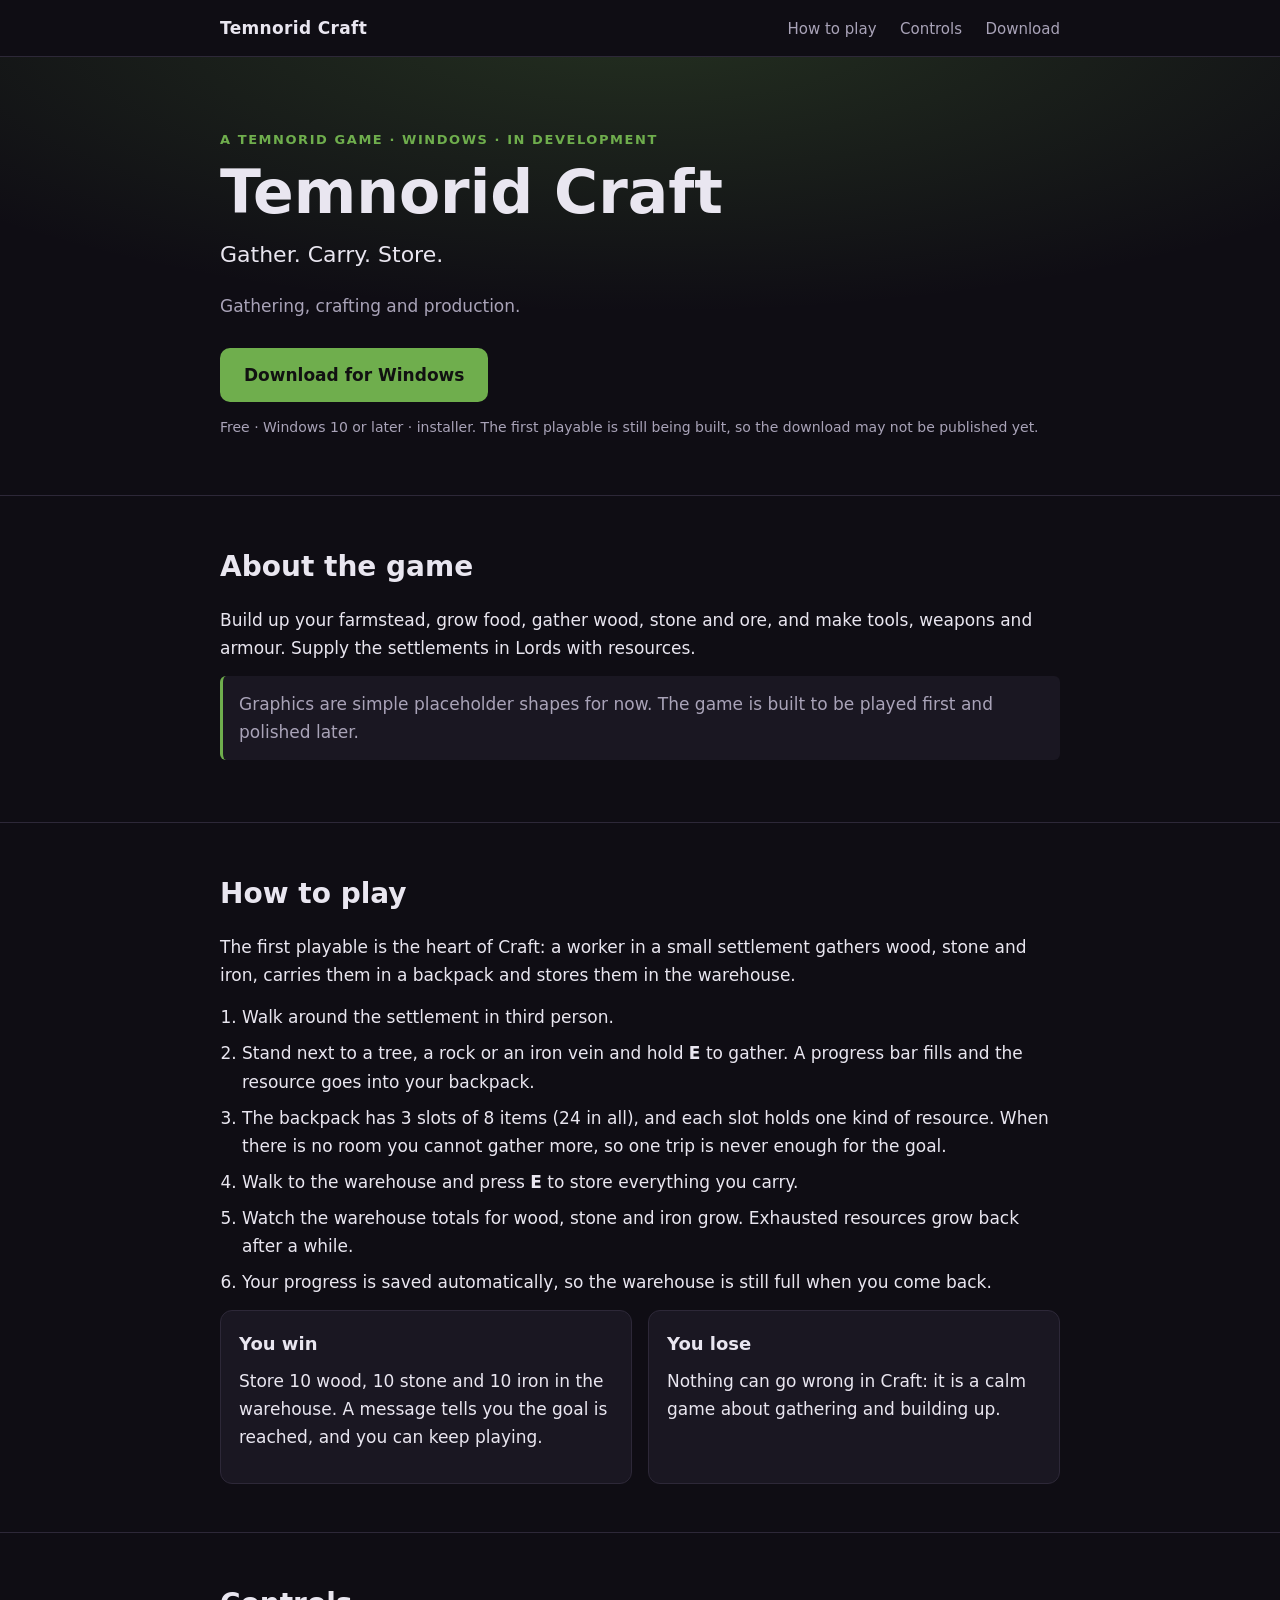
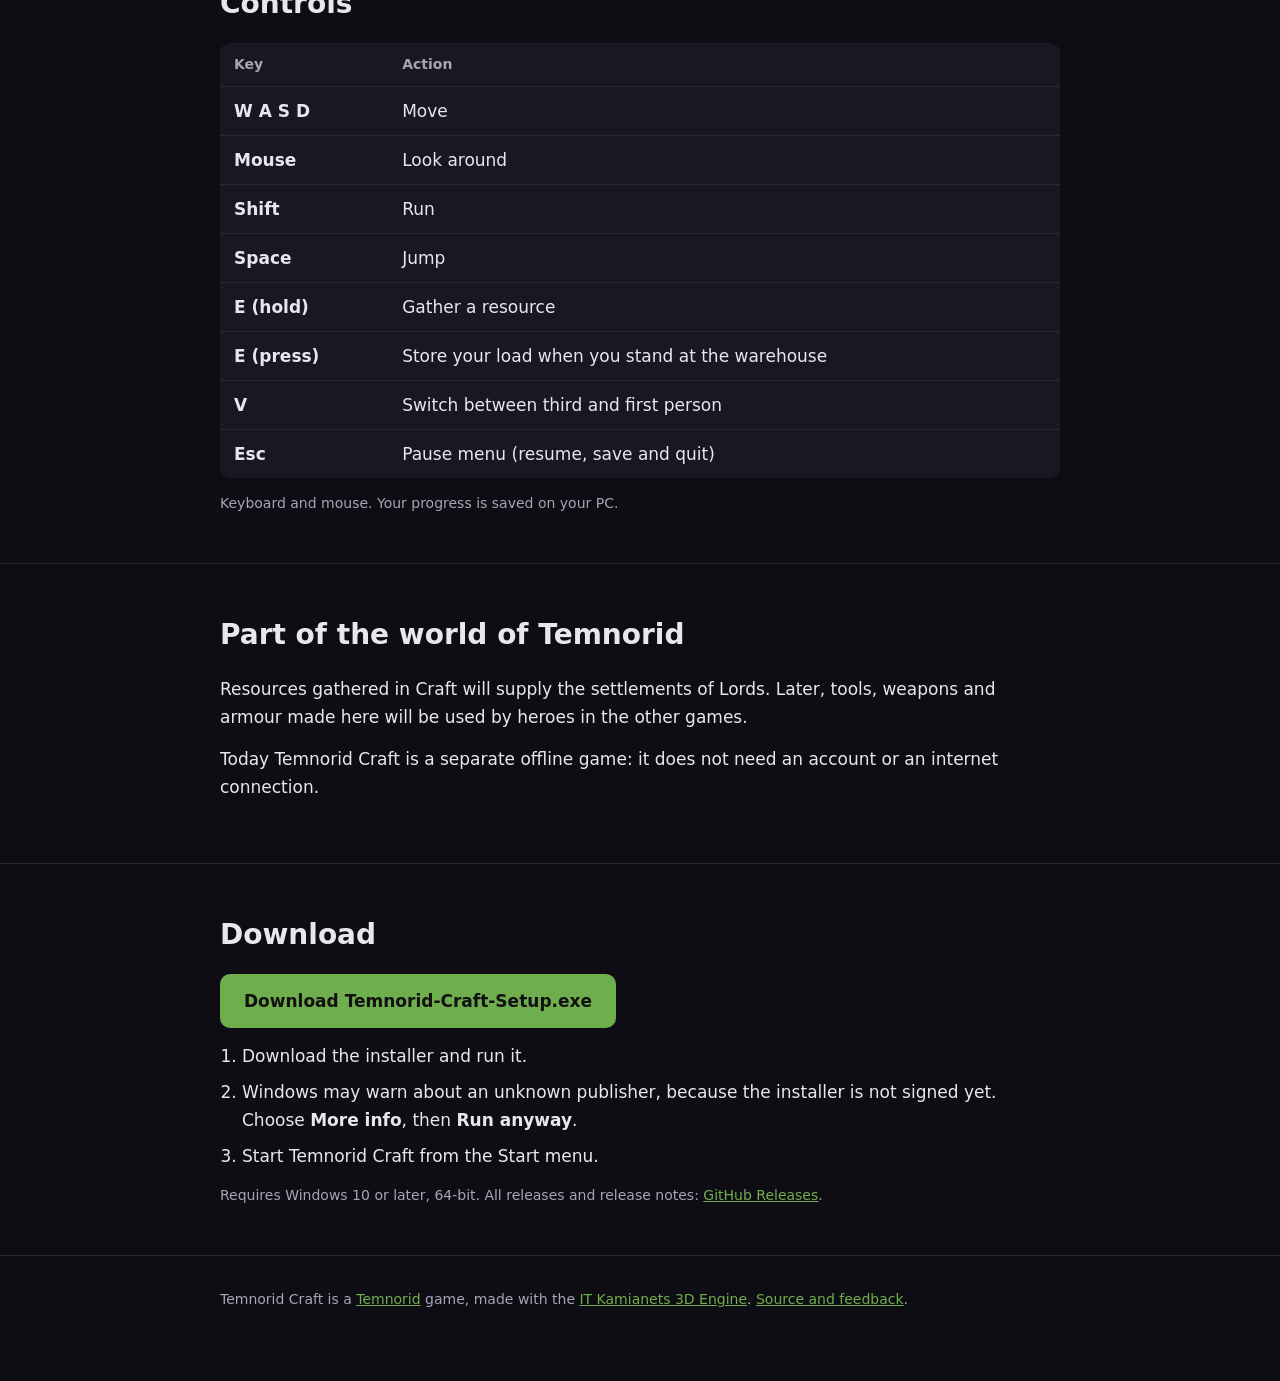
==== docs/index.html @ e0ad5894 "Build the craft MVP game" ====
<!doctype html>
<html lang="en">
<head>
	<meta charset="utf-8">
	<meta name="viewport" content="width=device-width, initial-scale=1">
	<title>Temnorid Craft</title>
	<meta name="description" content="Temnorid Craft: Build up your farmstead, grow food, gather wood, stone and ore, and make tools, weapons and armour. Supply the settlements in Lords with resources.">
	<link rel="canonical" href="https://craft.temnorid.com/">
	<meta property="og:type" content="website">
	<meta property="og:title" content="Temnorid Craft">
	<meta property="og:description" content="Gathering, crafting and production. Gather. Carry. Store.">
	<meta property="og:url" content="https://craft.temnorid.com/">
	<meta name="theme-color" content="#0f0d14">
	<style>
		:root { --accent: #6fae4d; --bg: #0f0d14; --panel: #1a1722; --line: #2d2838; --text: #e9e6f0; --muted: #a9a3b8; }
		* { box-sizing: border-box; }
		html { scroll-behavior: smooth; }
		body { margin: 0; background: var(--bg); color: var(--text); font: 17px/1.65 system-ui, -apple-system, "Segoe UI", Roboto, sans-serif; }
		a { color: var(--accent); }
		.wrap { max-width: 880px; margin: 0 auto; padding: 0 20px; }
		header.site { border-bottom: 1px solid var(--line); }
		header.site .wrap { display: flex; align-items: center; justify-content: space-between; padding-top: 14px; padding-bottom: 14px; }
		.brand { font-weight: 700; color: var(--text); text-decoration: none; letter-spacing: .02em; }
		nav a { margin-left: 18px; color: var(--muted); text-decoration: none; font-size: 15px; }
		nav a:hover { color: var(--text); }
		.hero { padding: 72px 0 56px; border-bottom: 1px solid var(--line); background: radial-gradient(900px 300px at 50% -10%, color-mix(in srgb, var(--accent) 22%, transparent), transparent); }
		.eyebrow { color: var(--accent); font-weight: 700; letter-spacing: .12em; text-transform: uppercase; font-size: 13px; margin: 0 0 10px; }
		h1 { font-size: clamp(36px, 7vw, 60px); line-height: 1.08; margin: 0 0 12px; }
		.tagline { font-size: 22px; color: var(--text); margin: 0 0 18px; }
		.lead { color: var(--muted); max-width: 640px; margin: 0 0 28px; }
		.btn { display: inline-block; background: var(--accent); color: #111; font-weight: 700; padding: 13px 24px; border-radius: 10px; text-decoration: none; }
		.btn:hover { filter: brightness(1.1); }
		.fine { color: var(--muted); font-size: 14px; margin: 14px 0 0; }
		section { padding: 48px 0; border-bottom: 1px solid var(--line); }
		h2 { font-size: 28px; margin: 0 0 16px; }
		h3 { font-size: 18px; margin: 28px 0 8px; }
		p { margin: 0 0 14px; }
		ol, ul { padding-left: 22px; margin: 0 0 14px; }
		li { margin-bottom: 8px; }
		table { width: 100%; border-collapse: collapse; background: var(--panel); border-radius: 10px; overflow: hidden; }
		th, td { text-align: left; padding: 10px 14px; border-bottom: 1px solid var(--line); }
		th { color: var(--muted); font-weight: 600; font-size: 14px; }
		tr:last-child td { border-bottom: 0; }
		td:first-child { white-space: nowrap; font-weight: 600; }
		.cards { display: grid; gap: 16px; grid-template-columns: repeat(auto-fit, minmax(240px, 1fr)); }
		.card { background: var(--panel); border: 1px solid var(--line); border-radius: 12px; padding: 18px; }
		.card h3 { margin-top: 0; }
		.note { background: var(--panel); border-left: 3px solid var(--accent); padding: 14px 16px; border-radius: 6px; color: var(--muted); }
		footer { padding: 32px 0 56px; color: var(--muted); font-size: 14px; }
		:focus-visible { outline: 2px solid var(--accent); outline-offset: 3px; }
		@media (max-width: 560px) { nav a:not(:last-child) { display: none; } }
	</style>
</head>
<body>
	<header class="site">
		<div class="wrap">
			<a class="brand" href="./">Temnorid Craft</a>
			<nav aria-label="Main">
				<a href="#play">How to play</a>
				<a href="#controls">Controls</a>
				<a href="#download">Download</a>
			</nav>
		</div>
	</header>

	<main>
		<div class="hero">
			<div class="wrap">
				<p class="eyebrow">A Temnorid game · Windows · in development</p>
				<h1>Temnorid Craft</h1>
				<p class="tagline">Gather. Carry. Store.</p>
				<p class="lead">Gathering, crafting and production.</p>
				<a class="btn" href="https://github.com/WebArtWork/craft.temnorid.com/releases/latest/download/Temnorid-Craft-Setup.exe">Download for Windows</a>
				<p class="fine">Free · Windows 10 or later · installer. The first playable is still being built, so the download may not be published yet.</p>
			</div>
		</div>

		<section id="about">
			<div class="wrap">
				<h2>About the game</h2>
				<p>Build up your farmstead, grow food, gather wood, stone and ore, and make tools, weapons and armour. Supply the settlements in Lords with resources.</p>
				<p class="note">Graphics are simple placeholder shapes for now. The game is built to be played first and polished later.</p>
			</div>
		</section>

		<section id="play">
			<div class="wrap">
				<h2>How to play</h2>
				<p>The first playable is the heart of Craft: a worker in a small settlement gathers wood, stone and iron, carries them in a backpack and stores them in the warehouse.</p>
				<ol>
					<li>Walk around the settlement in third person.</li>
					<li>Stand next to a tree, a rock or an iron vein and hold <strong>E</strong> to gather. A progress bar fills and the resource goes into your backpack.</li>
					<li>The backpack has 3 slots of 8 items (24 in all), and each slot holds one kind of resource. When there is no room you cannot gather more, so one trip is never enough for the goal.</li>
					<li>Walk to the warehouse and press <strong>E</strong> to store everything you carry.</li>
					<li>Watch the warehouse totals for wood, stone and iron grow. Exhausted resources grow back after a while.</li>
					<li>Your progress is saved automatically, so the warehouse is still full when you come back.</li>
				</ol>
				<div class="cards">
					<div class="card"><h3>You win</h3><p>Store 10 wood, 10 stone and 10 iron in the warehouse. A message tells you the goal is reached, and you can keep playing.</p></div>
					<div class="card"><h3>You lose</h3><p>Nothing can go wrong in Craft: it is a calm game about gathering and building up.</p></div>
				</div>
			</div>
		</section>

		<section id="controls">
			<div class="wrap">
				<h2>Controls</h2>
				<table>
					<thead><tr><th>Key</th><th>Action</th></tr></thead>
					<tbody>
						<tr><td>W A S D</td><td>Move</td></tr>
						<tr><td>Mouse</td><td>Look around</td></tr>
						<tr><td>Shift</td><td>Run</td></tr>
						<tr><td>Space</td><td>Jump</td></tr>
						<tr><td>E (hold)</td><td>Gather a resource</td></tr><tr><td>E (press)</td><td>Store your load when you stand at the warehouse</td></tr><tr><td>V</td><td>Switch between third and first person</td></tr>
						<tr><td>Esc</td><td>Pause menu (resume, save and quit)</td></tr>
					</tbody>
				</table>
				<p class="fine">Keyboard and mouse. Your progress is saved on your PC.</p>
			</div>
		</section>

		<section id="lords">
			<div class="wrap">
				<h2>Part of the world of Temnorid</h2>
				<p>Resources gathered in Craft will supply the settlements of Lords. Later, tools, weapons and armour made here will be used by heroes in the other games.</p>
				<p>Today Temnorid Craft is a separate offline game: it does not need an account or an internet connection.</p>
			</div>
		</section>

		<section id="download">
			<div class="wrap">
				<h2>Download</h2>
				<p><a class="btn" href="https://github.com/WebArtWork/craft.temnorid.com/releases/latest/download/Temnorid-Craft-Setup.exe">Download Temnorid-Craft-Setup.exe</a></p>
				<ol>
					<li>Download the installer and run it.</li>
					<li>Windows may warn about an unknown publisher, because the installer is not signed yet. Choose <strong>More info</strong>, then <strong>Run anyway</strong>.</li>
					<li>Start Temnorid Craft from the Start menu.</li>
				</ol>
				<p class="fine">Requires Windows 10 or later, 64-bit. All releases and release notes: <a href="https://github.com/WebArtWork/craft.temnorid.com/releases">GitHub Releases</a>.</p>
			</div>
		</section>
	</main>

	<footer>
		<div class="wrap">
			<p>Temnorid Craft is a <a href="https://temnorid.com">Temnorid</a> game, made with the <a href="https://3d.itkamianets.com">IT Kamianets 3D Engine</a>. <a href="https://github.com/WebArtWork/craft.temnorid.com">Source and feedback</a>.</p>
		</div>
	</footer>
</body>
</html>
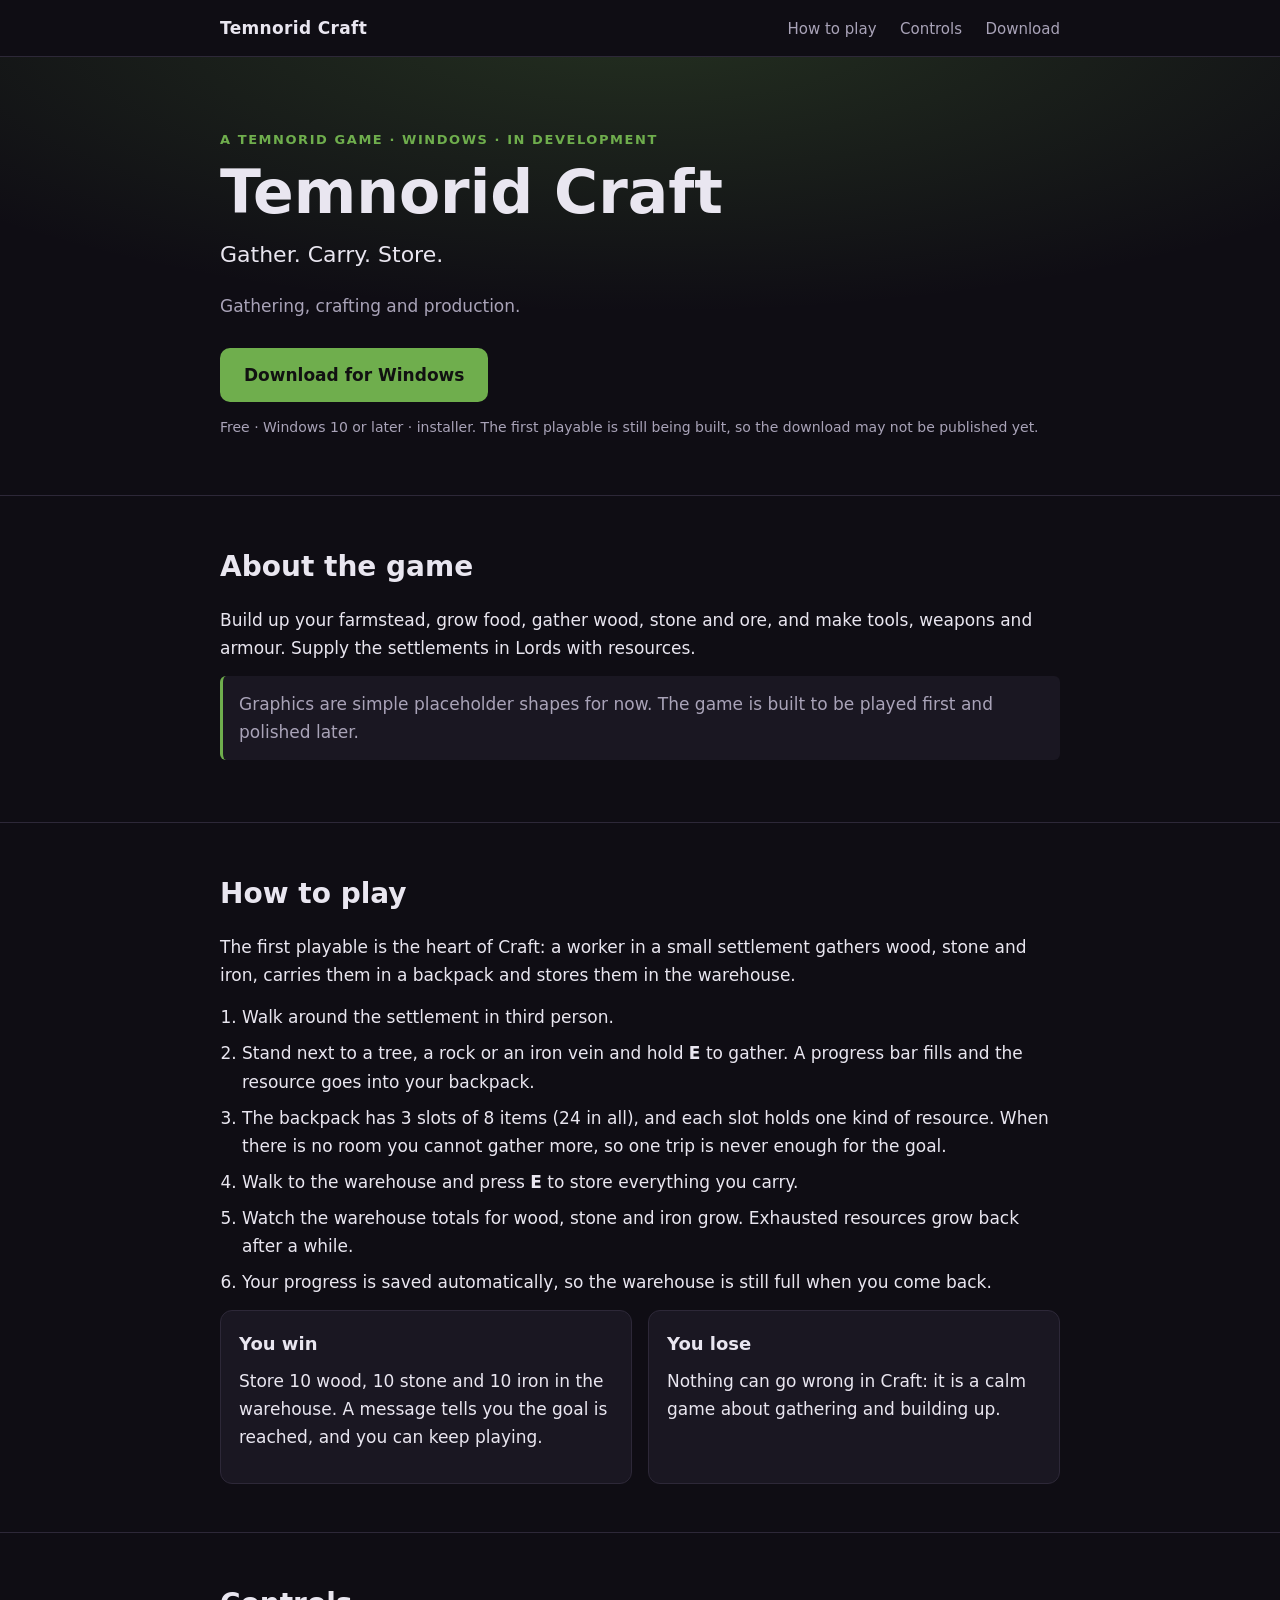
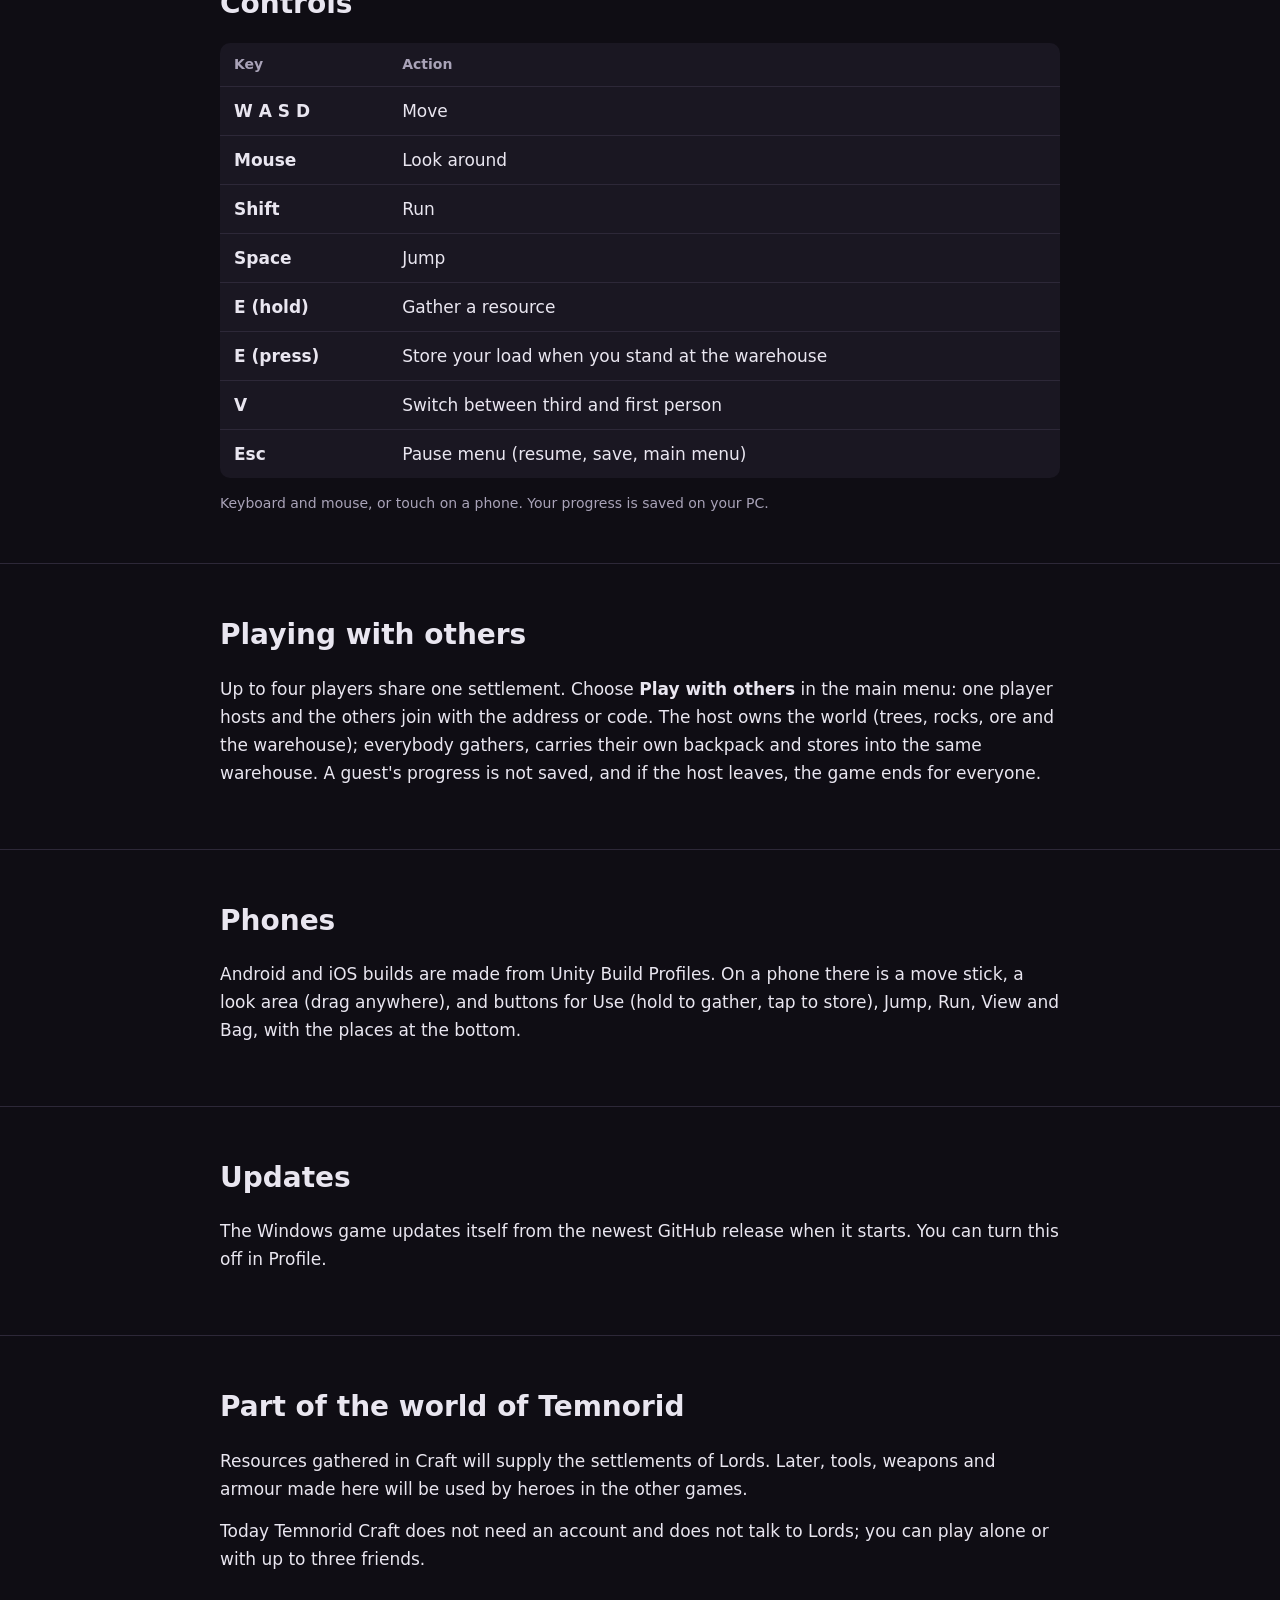
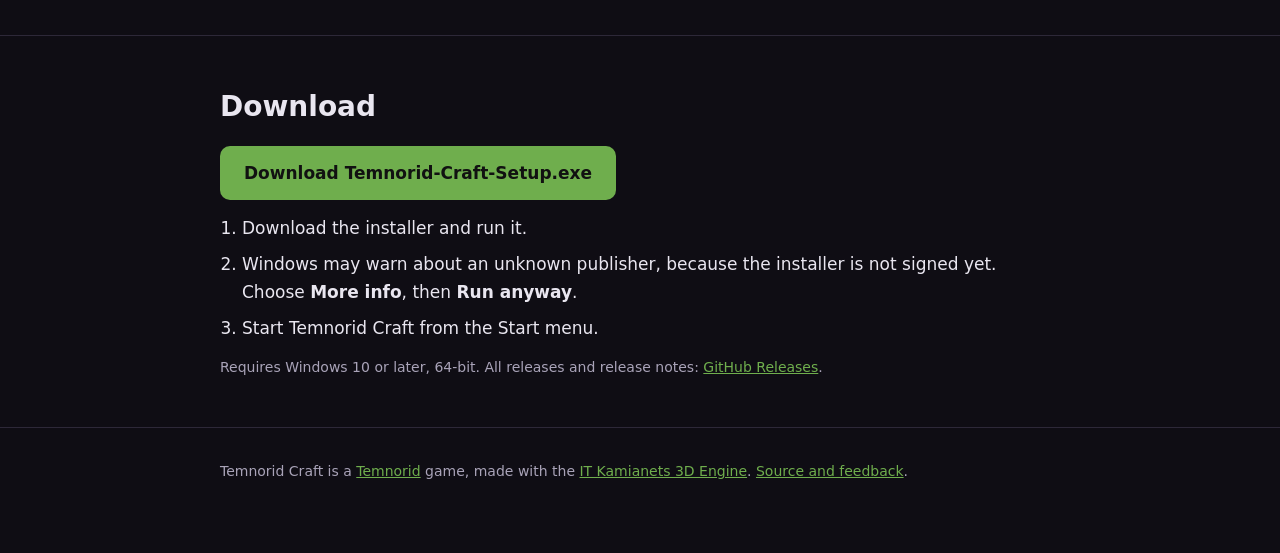
==== commit d6c3ea59: "0.2.0: Lords-style Boot, Menu and in-game bars, online play with others, touch controls for phones, " ====
--- a/docs/index.html
+++ b/docs/index.html
@@ -113,10 +113,31 @@
 						<tr><td>Shift</td><td>Run</td></tr>
 						<tr><td>Space</td><td>Jump</td></tr>
 						<tr><td>E (hold)</td><td>Gather a resource</td></tr><tr><td>E (press)</td><td>Store your load when you stand at the warehouse</td></tr><tr><td>V</td><td>Switch between third and first person</td></tr>
-						<tr><td>Esc</td><td>Pause menu (resume, save and quit)</td></tr>
+						<tr><td>Esc</td><td>Pause menu (resume, save, main menu)</td></tr>
 					</tbody>
 				</table>
-				<p class="fine">Keyboard and mouse. Your progress is saved on your PC.</p>
+				<p class="fine">Keyboard and mouse, or touch on a phone. Your progress is saved on your PC.</p>
+			</div>
+		</section>
+
+		<section id="others">
+			<div class="wrap">
+				<h2>Playing with others</h2>
+				<p>Up to four players share one settlement. Choose <strong>Play with others</strong> in the main menu: one player hosts and the others join with the address or code. The host owns the world (trees, rocks, ore and the warehouse); everybody gathers, carries their own backpack and stores into the same warehouse. A guest's progress is not saved, and if the host leaves, the game ends for everyone.</p>
+			</div>
+		</section>
+
+		<section id="phones">
+			<div class="wrap">
+				<h2>Phones</h2>
+				<p>Android and iOS builds are made from Unity Build Profiles. On a phone there is a move stick, a look area (drag anywhere), and buttons for Use (hold to gather, tap to store), Jump, Run, View and Bag, with the places at the bottom.</p>
+			</div>
+		</section>
+
+		<section id="updates">
+			<div class="wrap">
+				<h2>Updates</h2>
+				<p>The Windows game updates itself from the newest GitHub release when it starts. You can turn this off in Profile.</p>
 			</div>
 		</section>
 
@@ -124,7 +145,7 @@
 			<div class="wrap">
 				<h2>Part of the world of Temnorid</h2>
 				<p>Resources gathered in Craft will supply the settlements of Lords. Later, tools, weapons and armour made here will be used by heroes in the other games.</p>
-				<p>Today Temnorid Craft is a separate offline game: it does not need an account or an internet connection.</p>
+				<p>Today Temnorid Craft does not need an account and does not talk to Lords; you can play alone or with up to three friends.</p>
 			</div>
 		</section>
 
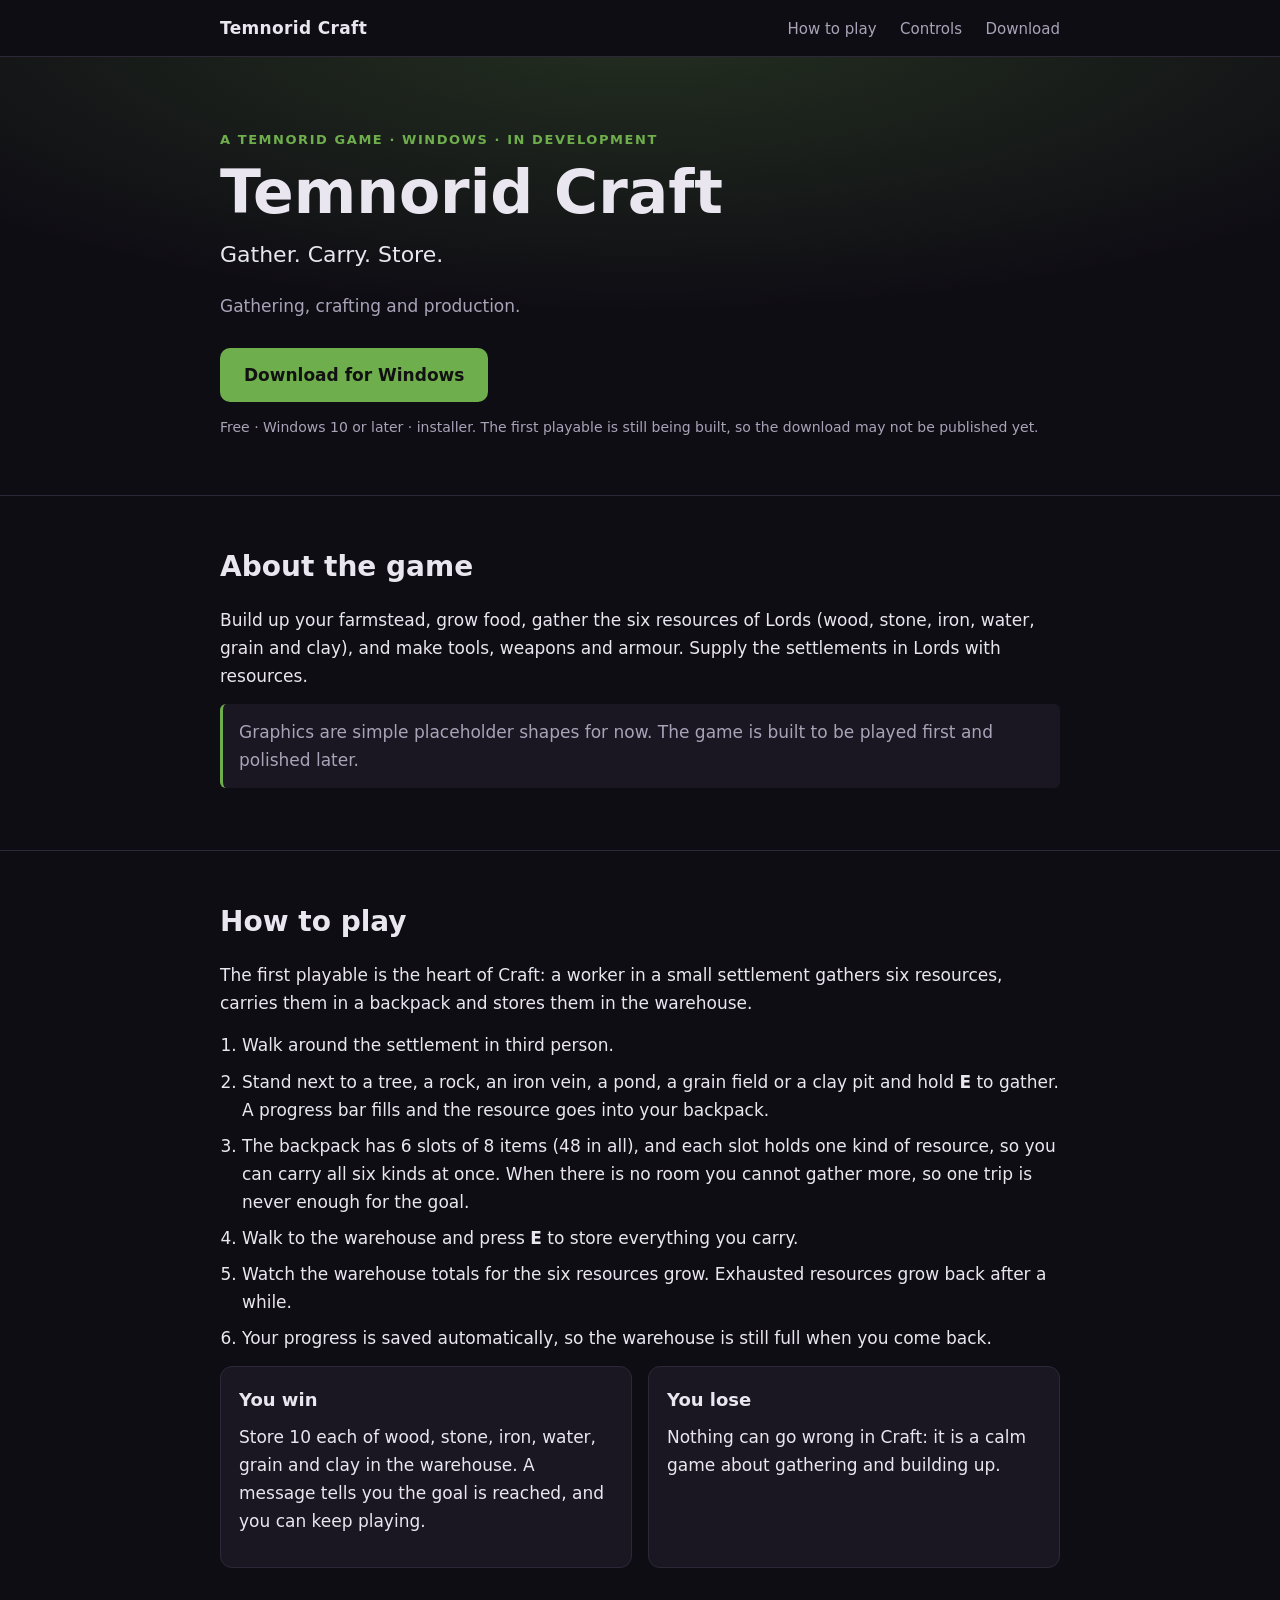
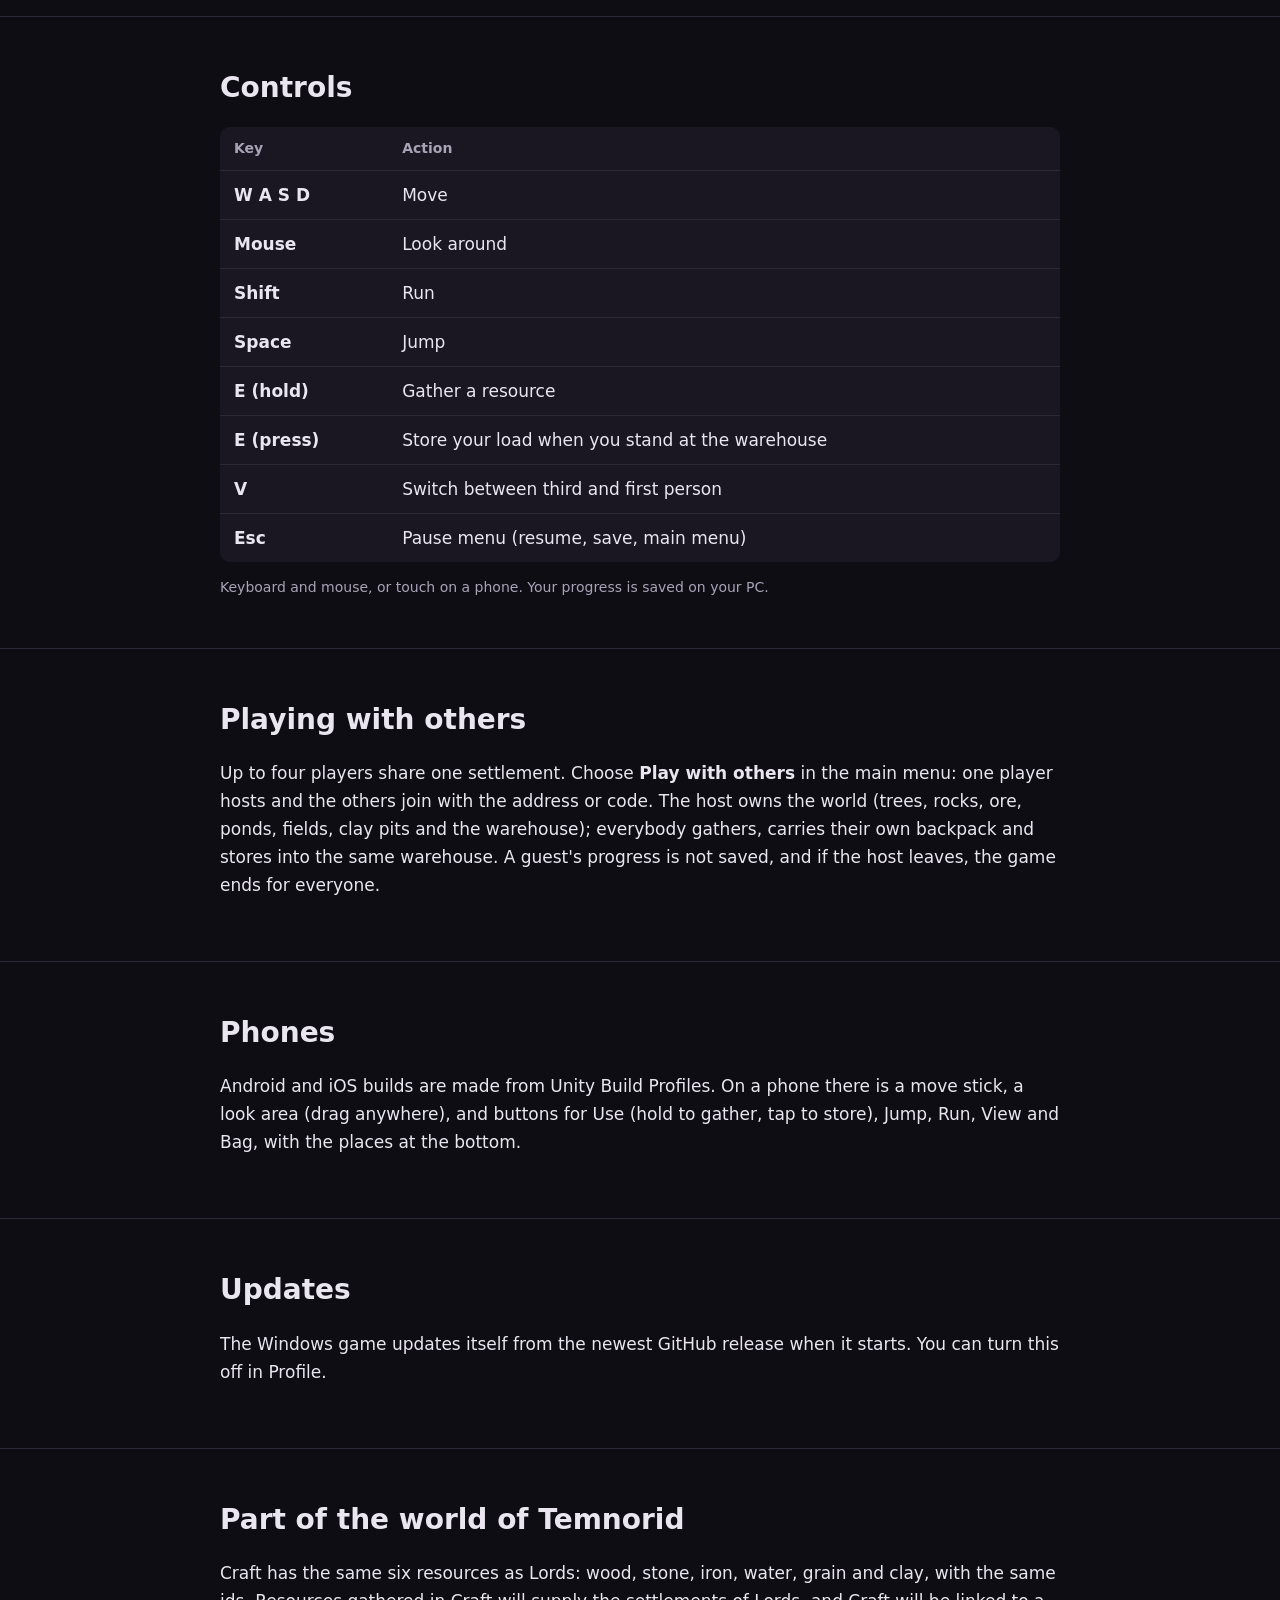
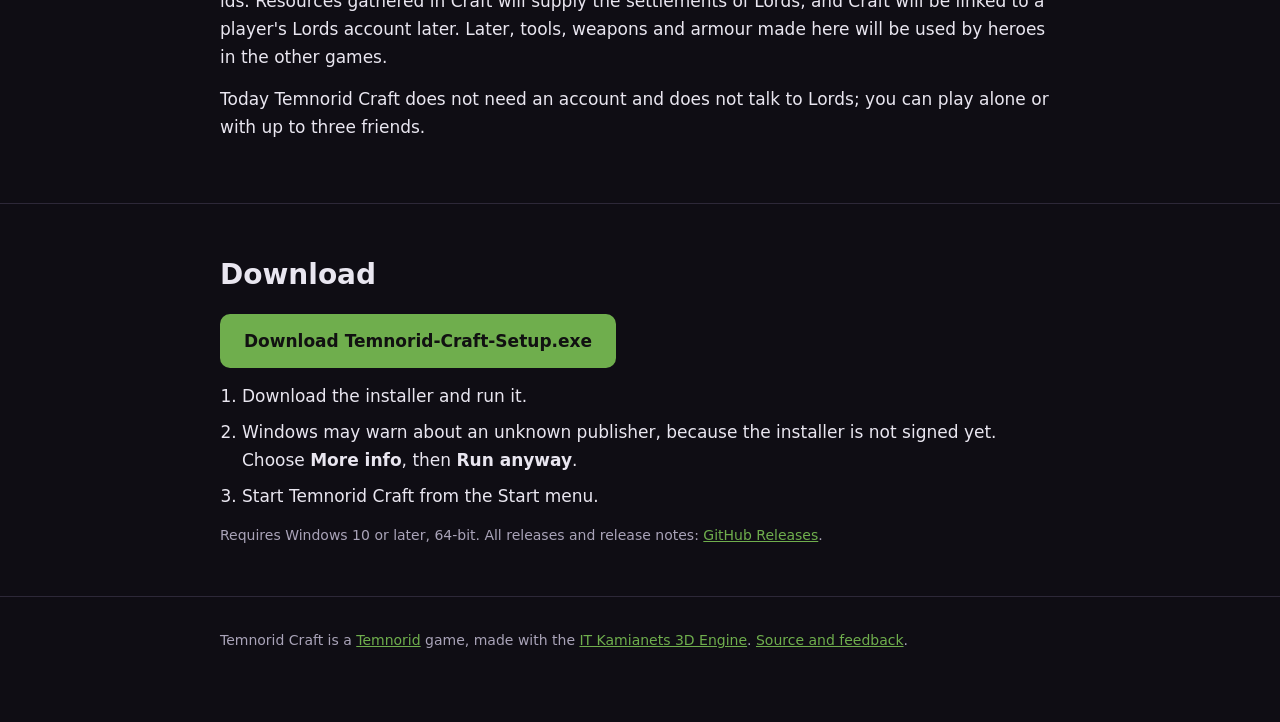
==== commit 77619be7: "0.3.0: the six Lords resources (wood, stone, iron, water, grain, clay) with gather spots for water, " ====
--- a/docs/index.html
+++ b/docs/index.html
@@ -4,7 +4,7 @@
 	<meta charset="utf-8">
 	<meta name="viewport" content="width=device-width, initial-scale=1">
 	<title>Temnorid Craft</title>
-	<meta name="description" content="Temnorid Craft: Build up your farmstead, grow food, gather wood, stone and ore, and make tools, weapons and armour. Supply the settlements in Lords with resources.">
+	<meta name="description" content="Temnorid Craft: Build up your farmstead, grow food, gather the six resources of Lords (wood, stone, iron, water, grain and clay), and make tools, weapons and armour. Supply the settlements in Lords with resources.">
 	<link rel="canonical" href="https://craft.temnorid.com/">
 	<meta property="og:type" content="website">
 	<meta property="og:title" content="Temnorid Craft">
@@ -78,7 +78,7 @@
 		<section id="about">
 			<div class="wrap">
 				<h2>About the game</h2>
-				<p>Build up your farmstead, grow food, gather wood, stone and ore, and make tools, weapons and armour. Supply the settlements in Lords with resources.</p>
+				<p>Build up your farmstead, grow food, gather the six resources of Lords (wood, stone, iron, water, grain and clay), and make tools, weapons and armour. Supply the settlements in Lords with resources.</p>
 				<p class="note">Graphics are simple placeholder shapes for now. The game is built to be played first and polished later.</p>
 			</div>
 		</section>
@@ -86,17 +86,17 @@
 		<section id="play">
 			<div class="wrap">
 				<h2>How to play</h2>
-				<p>The first playable is the heart of Craft: a worker in a small settlement gathers wood, stone and iron, carries them in a backpack and stores them in the warehouse.</p>
+				<p>The first playable is the heart of Craft: a worker in a small settlement gathers six resources, carries them in a backpack and stores them in the warehouse.</p>
 				<ol>
 					<li>Walk around the settlement in third person.</li>
-					<li>Stand next to a tree, a rock or an iron vein and hold <strong>E</strong> to gather. A progress bar fills and the resource goes into your backpack.</li>
-					<li>The backpack has 3 slots of 8 items (24 in all), and each slot holds one kind of resource. When there is no room you cannot gather more, so one trip is never enough for the goal.</li>
+					<li>Stand next to a tree, a rock, an iron vein, a pond, a grain field or a clay pit and hold <strong>E</strong> to gather. A progress bar fills and the resource goes into your backpack.</li>
+					<li>The backpack has 6 slots of 8 items (48 in all), and each slot holds one kind of resource, so you can carry all six kinds at once. When there is no room you cannot gather more, so one trip is never enough for the goal.</li>
 					<li>Walk to the warehouse and press <strong>E</strong> to store everything you carry.</li>
-					<li>Watch the warehouse totals for wood, stone and iron grow. Exhausted resources grow back after a while.</li>
+					<li>Watch the warehouse totals for the six resources grow. Exhausted resources grow back after a while.</li>
 					<li>Your progress is saved automatically, so the warehouse is still full when you come back.</li>
 				</ol>
 				<div class="cards">
-					<div class="card"><h3>You win</h3><p>Store 10 wood, 10 stone and 10 iron in the warehouse. A message tells you the goal is reached, and you can keep playing.</p></div>
+					<div class="card"><h3>You win</h3><p>Store 10 each of wood, stone, iron, water, grain and clay in the warehouse. A message tells you the goal is reached, and you can keep playing.</p></div>
 					<div class="card"><h3>You lose</h3><p>Nothing can go wrong in Craft: it is a calm game about gathering and building up.</p></div>
 				</div>
 			</div>
@@ -123,7 +123,7 @@
 		<section id="others">
 			<div class="wrap">
 				<h2>Playing with others</h2>
-				<p>Up to four players share one settlement. Choose <strong>Play with others</strong> in the main menu: one player hosts and the others join with the address or code. The host owns the world (trees, rocks, ore and the warehouse); everybody gathers, carries their own backpack and stores into the same warehouse. A guest's progress is not saved, and if the host leaves, the game ends for everyone.</p>
+				<p>Up to four players share one settlement. Choose <strong>Play with others</strong> in the main menu: one player hosts and the others join with the address or code. The host owns the world (trees, rocks, ore, ponds, fields, clay pits and the warehouse); everybody gathers, carries their own backpack and stores into the same warehouse. A guest's progress is not saved, and if the host leaves, the game ends for everyone.</p>
 			</div>
 		</section>
 
@@ -144,7 +144,7 @@
 		<section id="lords">
 			<div class="wrap">
 				<h2>Part of the world of Temnorid</h2>
-				<p>Resources gathered in Craft will supply the settlements of Lords. Later, tools, weapons and armour made here will be used by heroes in the other games.</p>
+				<p>Craft has the same six resources as Lords: wood, stone, iron, water, grain and clay, with the same ids. Resources gathered in Craft will supply the settlements of Lords, and Craft will be linked to a player's Lords account later. Later, tools, weapons and armour made here will be used by heroes in the other games.</p>
 				<p>Today Temnorid Craft does not need an account and does not talk to Lords; you can play alone or with up to three friends.</p>
 			</div>
 		</section>
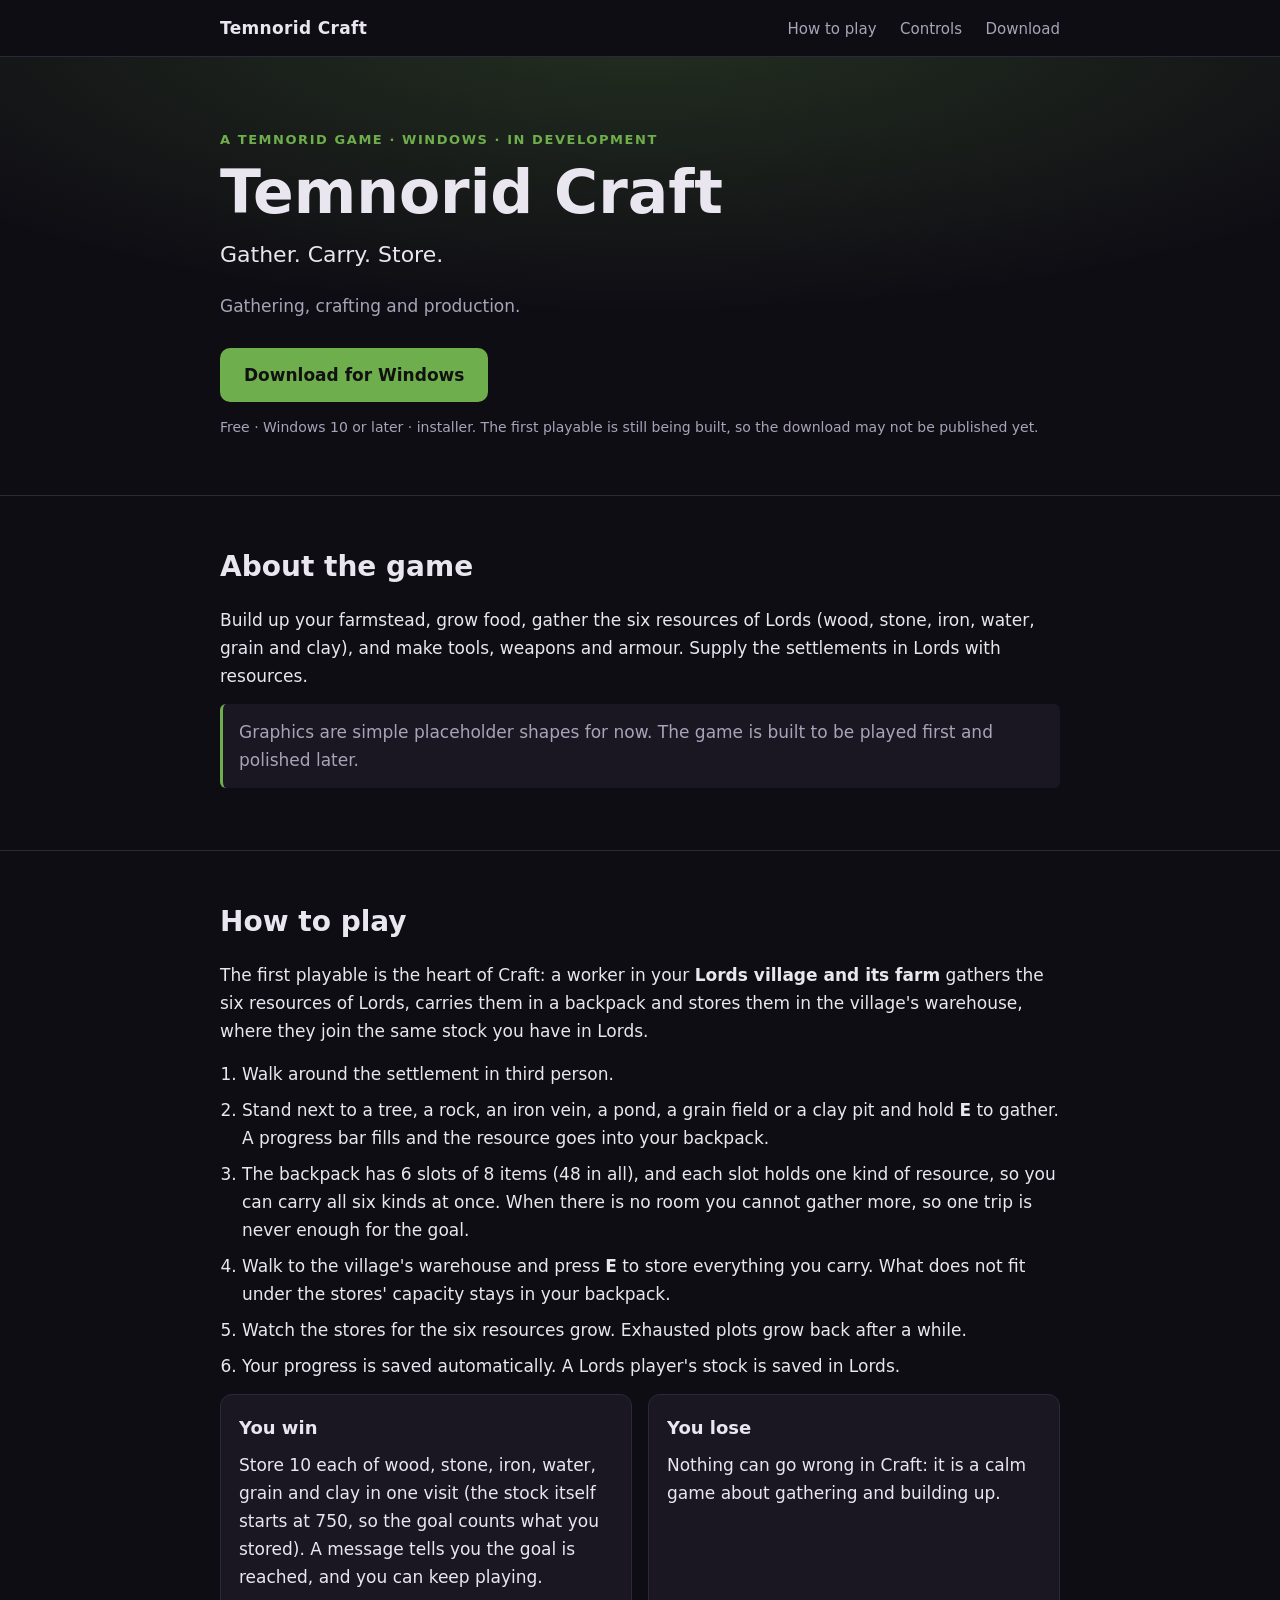
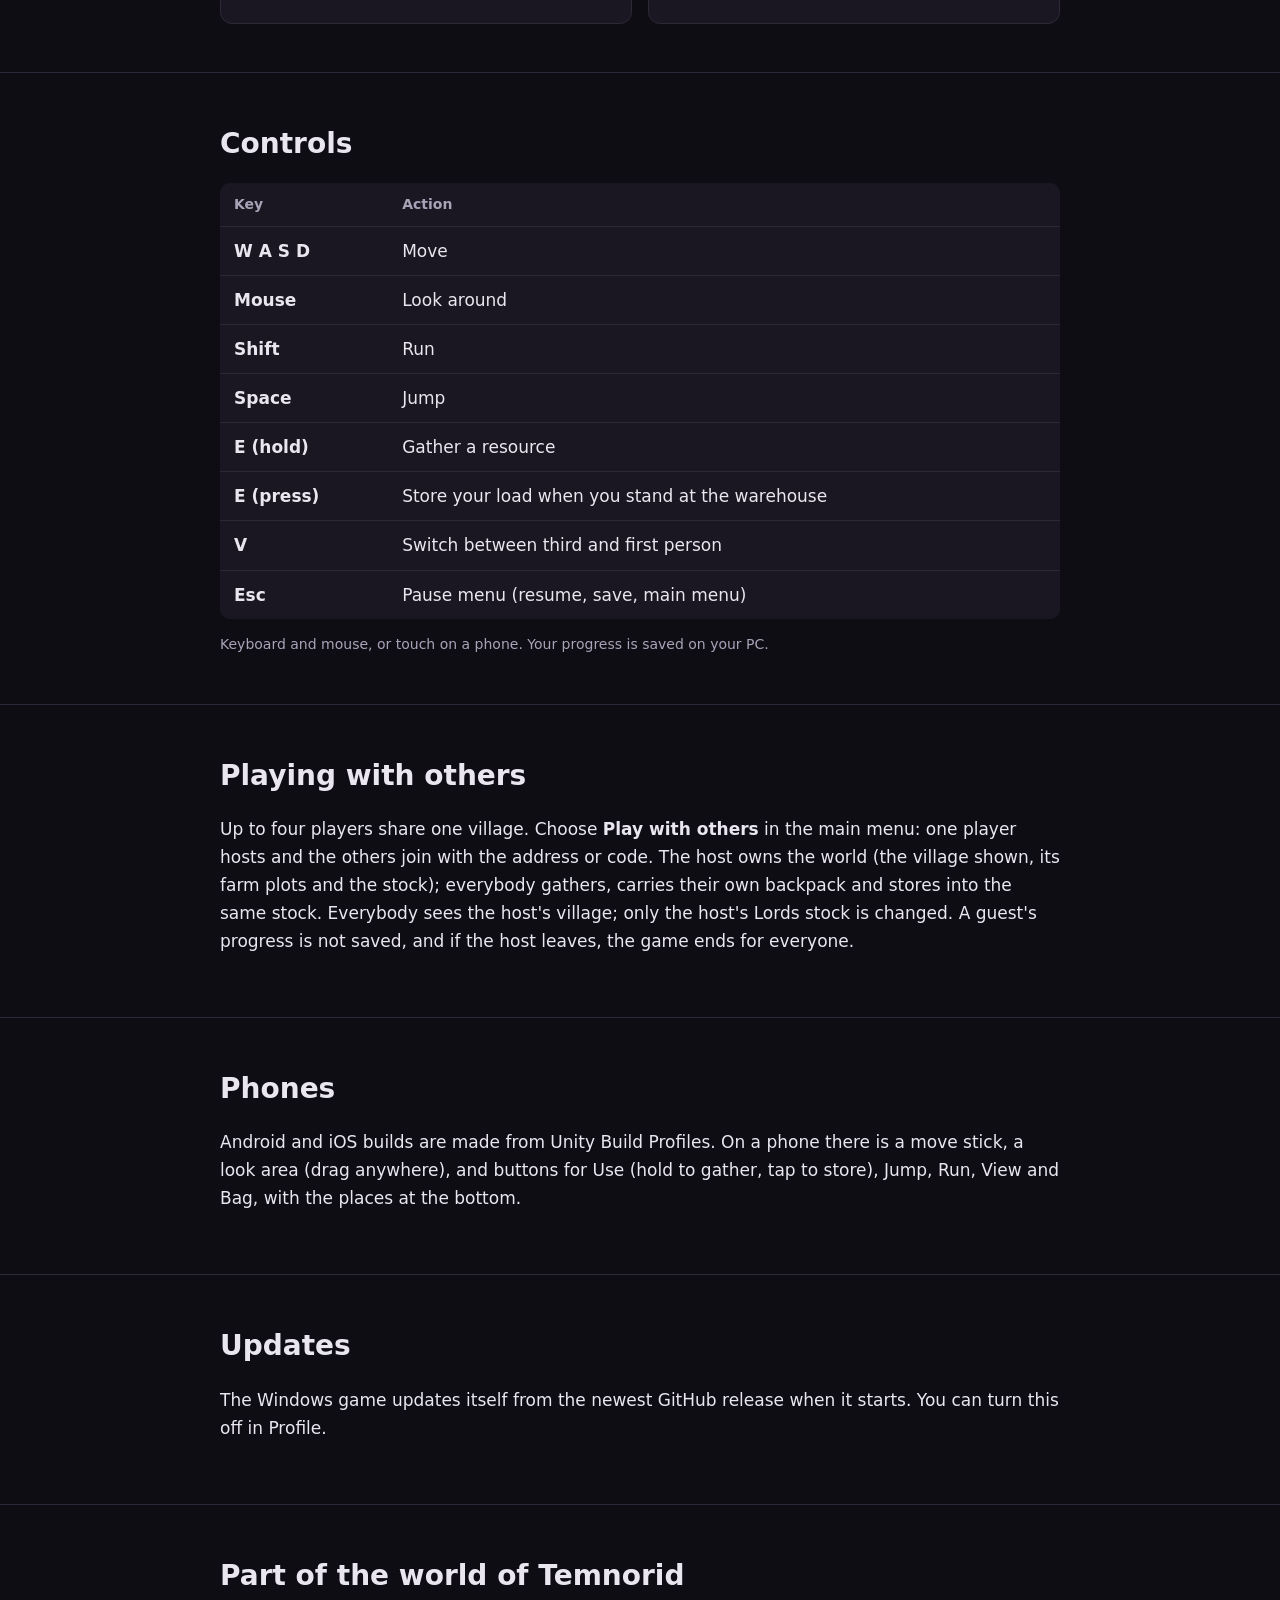
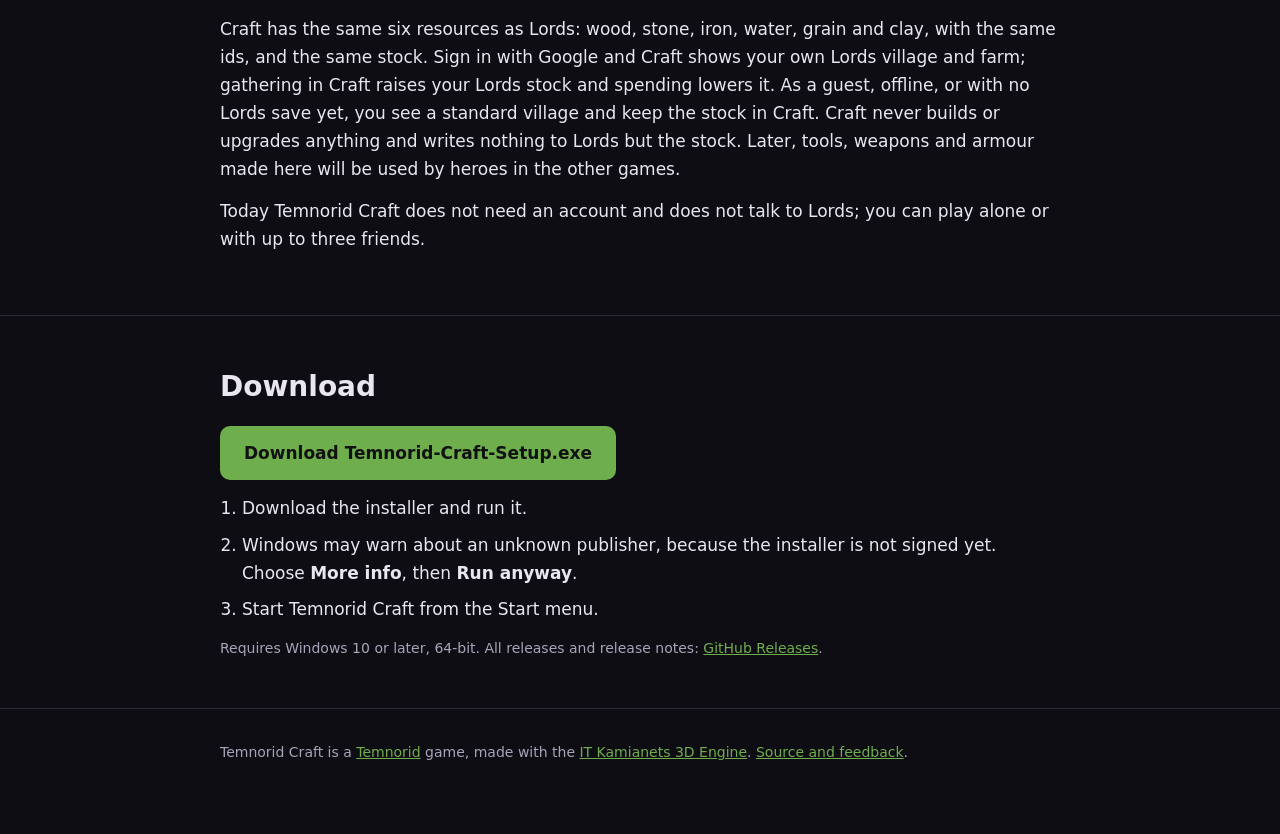
==== commit 0a1e3e75: "0.4.0: your Lords village and farm in Craft, sharing one stock with Lords (standard village for gues" ====
--- a/docs/index.html
+++ b/docs/index.html
@@ -86,17 +86,17 @@
 		<section id="play">
 			<div class="wrap">
 				<h2>How to play</h2>
-				<p>The first playable is the heart of Craft: a worker in a small settlement gathers six resources, carries them in a backpack and stores them in the warehouse.</p>
+				<p>The first playable is the heart of Craft: a worker in your <strong>Lords village and its farm</strong> gathers the six resources of Lords, carries them in a backpack and stores them in the village's warehouse, where they join the same stock you have in Lords.</p>
 				<ol>
 					<li>Walk around the settlement in third person.</li>
 					<li>Stand next to a tree, a rock, an iron vein, a pond, a grain field or a clay pit and hold <strong>E</strong> to gather. A progress bar fills and the resource goes into your backpack.</li>
 					<li>The backpack has 6 slots of 8 items (48 in all), and each slot holds one kind of resource, so you can carry all six kinds at once. When there is no room you cannot gather more, so one trip is never enough for the goal.</li>
-					<li>Walk to the warehouse and press <strong>E</strong> to store everything you carry.</li>
-					<li>Watch the warehouse totals for the six resources grow. Exhausted resources grow back after a while.</li>
-					<li>Your progress is saved automatically, so the warehouse is still full when you come back.</li>
+					<li>Walk to the village's warehouse and press <strong>E</strong> to store everything you carry. What does not fit under the stores' capacity stays in your backpack.</li>
+					<li>Watch the stores for the six resources grow. Exhausted plots grow back after a while.</li>
+					<li>Your progress is saved automatically. A Lords player's stock is saved in Lords.</li>
 				</ol>
 				<div class="cards">
-					<div class="card"><h3>You win</h3><p>Store 10 each of wood, stone, iron, water, grain and clay in the warehouse. A message tells you the goal is reached, and you can keep playing.</p></div>
+					<div class="card"><h3>You win</h3><p>Store 10 each of wood, stone, iron, water, grain and clay in one visit (the stock itself starts at 750, so the goal counts what you stored). A message tells you the goal is reached, and you can keep playing.</p></div>
 					<div class="card"><h3>You lose</h3><p>Nothing can go wrong in Craft: it is a calm game about gathering and building up.</p></div>
 				</div>
 			</div>
@@ -123,7 +123,7 @@
 		<section id="others">
 			<div class="wrap">
 				<h2>Playing with others</h2>
-				<p>Up to four players share one settlement. Choose <strong>Play with others</strong> in the main menu: one player hosts and the others join with the address or code. The host owns the world (trees, rocks, ore, ponds, fields, clay pits and the warehouse); everybody gathers, carries their own backpack and stores into the same warehouse. A guest's progress is not saved, and if the host leaves, the game ends for everyone.</p>
+				<p>Up to four players share one village. Choose <strong>Play with others</strong> in the main menu: one player hosts and the others join with the address or code. The host owns the world (the village shown, its farm plots and the stock); everybody gathers, carries their own backpack and stores into the same stock. Everybody sees the host's village; only the host's Lords stock is changed. A guest's progress is not saved, and if the host leaves, the game ends for everyone.</p>
 			</div>
 		</section>
 
@@ -144,7 +144,7 @@
 		<section id="lords">
 			<div class="wrap">
 				<h2>Part of the world of Temnorid</h2>
-				<p>Craft has the same six resources as Lords: wood, stone, iron, water, grain and clay, with the same ids. Resources gathered in Craft will supply the settlements of Lords, and Craft will be linked to a player's Lords account later. Later, tools, weapons and armour made here will be used by heroes in the other games.</p>
+				<p>Craft has the same six resources as Lords: wood, stone, iron, water, grain and clay, with the same ids, and the same stock. Sign in with Google and Craft shows your own Lords village and farm; gathering in Craft raises your Lords stock and spending lowers it. As a guest, offline, or with no Lords save yet, you see a standard village and keep the stock in Craft. Craft never builds or upgrades anything and writes nothing to Lords but the stock. Later, tools, weapons and armour made here will be used by heroes in the other games.</p>
 				<p>Today Temnorid Craft does not need an account and does not talk to Lords; you can play alone or with up to three friends.</p>
 			</div>
 		</section>
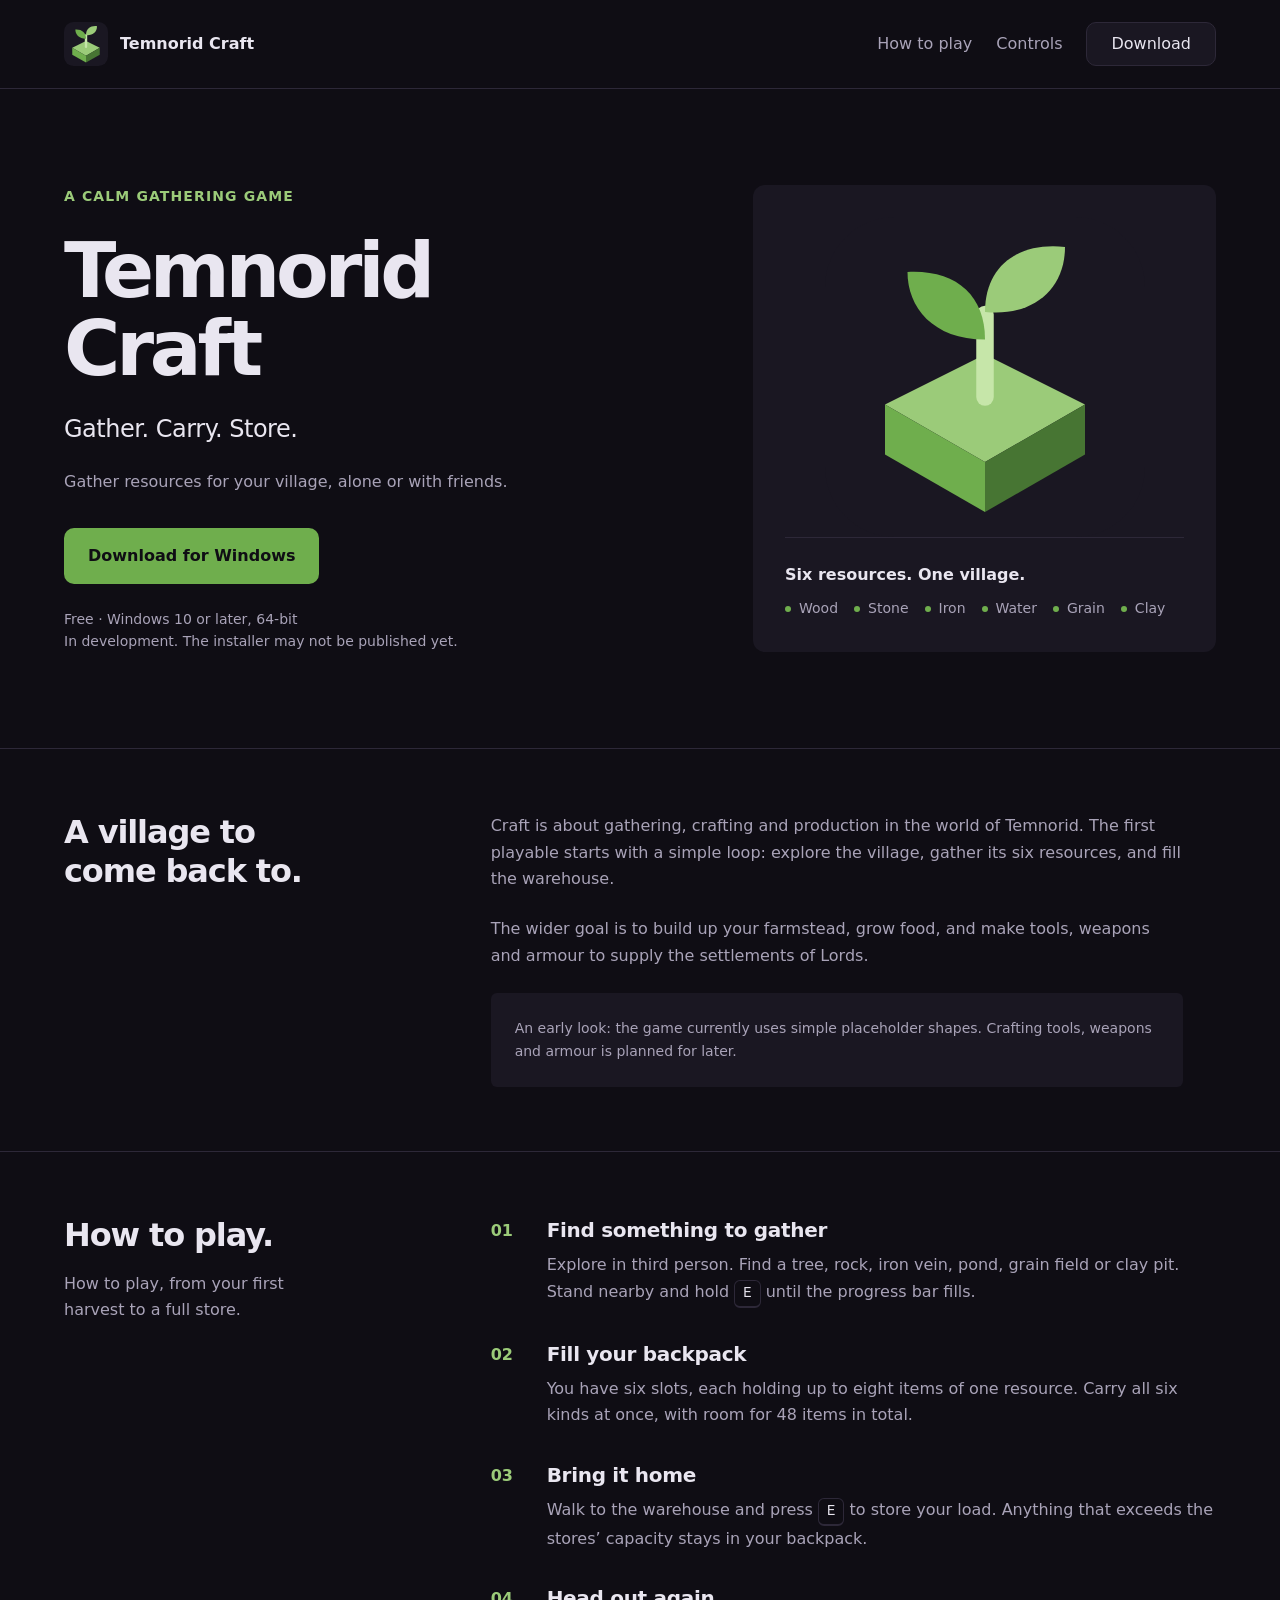
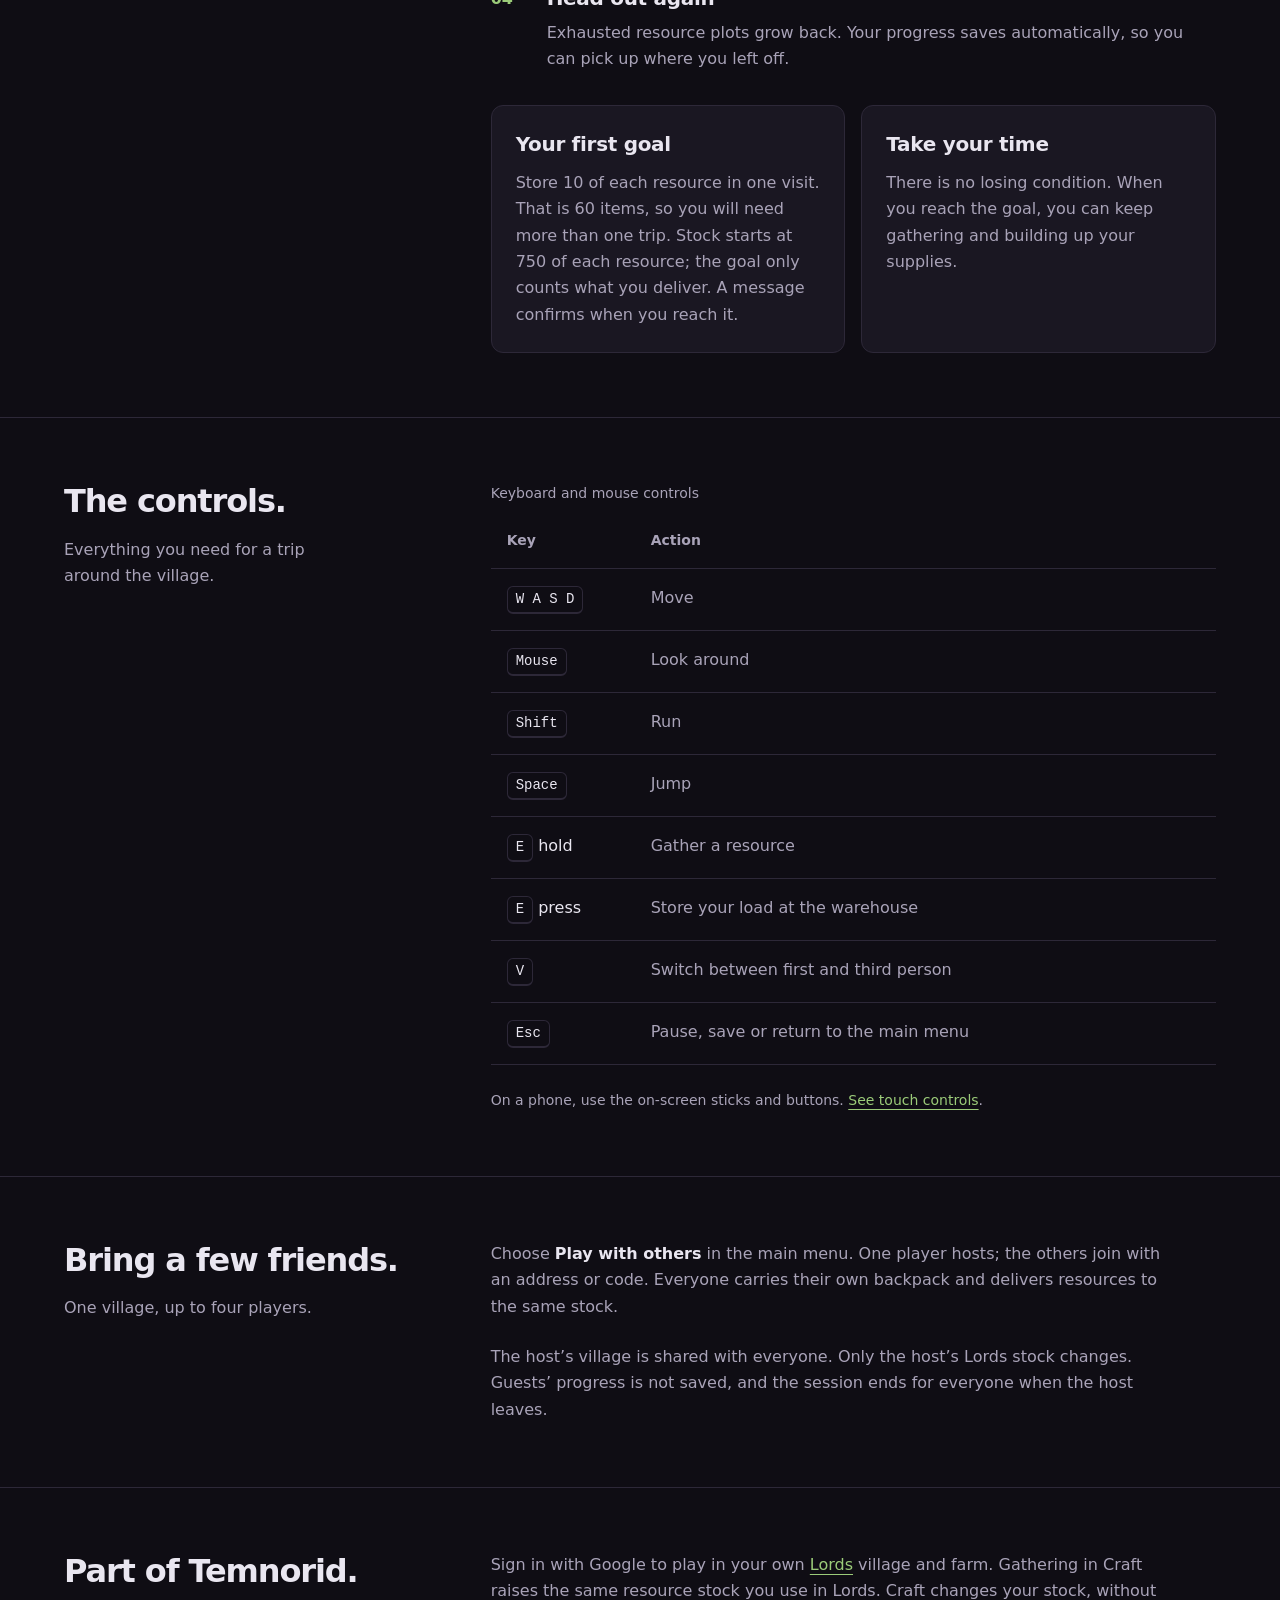
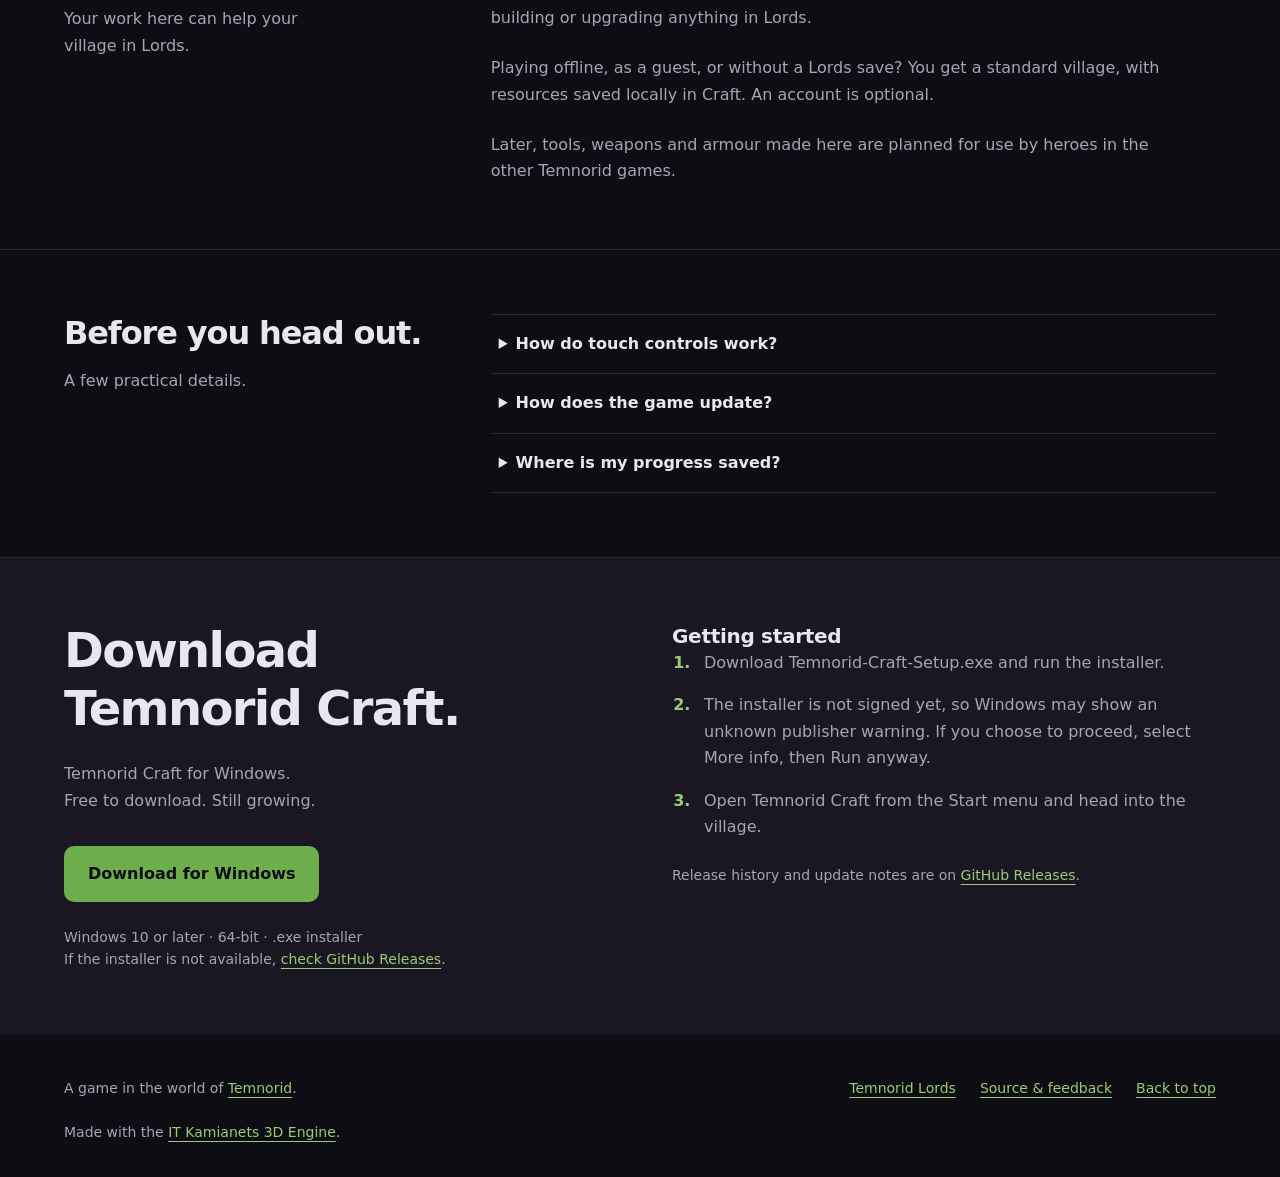
==== commit b595c412: "Improve Craft landing page design and SEO assets" ====
--- a/docs/index.html
+++ b/docs/index.html
@@ -6,167 +6,348 @@
 	<title>Temnorid Craft</title>
 	<meta name="description" content="Temnorid Craft: Build up your farmstead, grow food, gather the six resources of Lords (wood, stone, iron, water, grain and clay), and make tools, weapons and armour. Supply the settlements in Lords with resources.">
 	<link rel="canonical" href="https://craft.temnorid.com/">
+	<link rel="icon" href="./favicon.ico" sizes="16x16 32x32 48x48">
+	<link rel="icon" type="image/png" href="./favicon.png" sizes="48x48">
+	<link rel="icon" type="image/svg+xml" href="./favicon.svg" sizes="any">
+	<link rel="apple-touch-icon" href="./apple-touch-icon.png" sizes="180x180">
 	<meta property="og:type" content="website">
 	<meta property="og:title" content="Temnorid Craft">
 	<meta property="og:description" content="Gathering, crafting and production. Gather. Carry. Store.">
 	<meta property="og:url" content="https://craft.temnorid.com/">
+	<meta property="og:site_name" content="Temnorid Craft">
+	<meta property="og:locale" content="en_US">
+	<meta property="og:image" content="https://craft.temnorid.com/seo-image.png">
+	<meta property="og:image:type" content="image/png">
+	<meta property="og:image:width" content="1200">
+	<meta property="og:image:height" content="630">
+	<meta property="og:image:alt" content="Temnorid Craft — Gather. Carry. Store. A game of gathering, crafting and production.">
+	<meta name="twitter:card" content="summary_large_image">
+	<meta name="twitter:title" content="Temnorid Craft">
+	<meta name="twitter:description" content="Gathering, crafting and production. Gather. Carry. Store.">
+	<meta name="twitter:image" content="https://craft.temnorid.com/seo-image.png">
+	<meta name="twitter:image:alt" content="Temnorid Craft — Gather. Carry. Store. A game of gathering, crafting and production.">
 	<meta name="theme-color" content="#0f0d14">
+	<script type="application/ld+json">
+	{
+		"@context": "https://schema.org",
+		"@type": "WebSite",
+		"@id": "https://craft.temnorid.com/#website",
+		"name": "Temnorid Craft",
+		"url": "https://craft.temnorid.com/",
+		"description": "A game of gathering, crafting and production. Gather. Carry. Store.",
+		"inLanguage": "en",
+		"image": "https://craft.temnorid.com/seo-image.png",
+		"about": {
+			"@type": "VideoGame",
+			"name": "Temnorid Craft",
+			"url": "https://craft.temnorid.com/",
+			"image": "https://craft.temnorid.com/seo-image.png",
+			"operatingSystem": "Windows 10 or later",
+			"publisher": {
+				"@type": "Organization",
+				"name": "Temnorid",
+				"url": "https://temnorid.com/"
+			}
+		},
+		"thumbnailUrl": "https://craft.temnorid.com/logo.png"
+	}
+	</script>
 	<style>
-		:root { --accent: #6fae4d; --bg: #0f0d14; --panel: #1a1722; --line: #2d2838; --text: #e9e6f0; --muted: #a9a3b8; }
+		:root {
+			color-scheme: dark;
+			--accent: #6fae4d; --accent-soft: #9bcb79; --bg: #0f0d14;
+			--panel: #1a1722; --line: #2d2838; --text: #e9e6f0; --muted: #a9a3b8;
+			--space-1: .5rem; --space-2: .75rem; --space-3: 1rem;
+			--space-4: 1.5rem; --space-5: 2rem; --space-6: 3rem;
+			--space-7: 4rem; --space-8: 6rem;
+			--radius: .75rem;
+		}
 		* { box-sizing: border-box; }
-		html { scroll-behavior: smooth; }
-		body { margin: 0; background: var(--bg); color: var(--text); font: 17px/1.65 system-ui, -apple-system, "Segoe UI", Roboto, sans-serif; }
-		a { color: var(--accent); }
-		.wrap { max-width: 880px; margin: 0 auto; padding: 0 20px; }
-		header.site { border-bottom: 1px solid var(--line); }
-		header.site .wrap { display: flex; align-items: center; justify-content: space-between; padding-top: 14px; padding-bottom: 14px; }
-		.brand { font-weight: 700; color: var(--text); text-decoration: none; letter-spacing: .02em; }
-		nav a { margin-left: 18px; color: var(--muted); text-decoration: none; font-size: 15px; }
-		nav a:hover { color: var(--text); }
-		.hero { padding: 72px 0 56px; border-bottom: 1px solid var(--line); background: radial-gradient(900px 300px at 50% -10%, color-mix(in srgb, var(--accent) 22%, transparent), transparent); }
-		.eyebrow { color: var(--accent); font-weight: 700; letter-spacing: .12em; text-transform: uppercase; font-size: 13px; margin: 0 0 10px; }
-		h1 { font-size: clamp(36px, 7vw, 60px); line-height: 1.08; margin: 0 0 12px; }
-		.tagline { font-size: 22px; color: var(--text); margin: 0 0 18px; }
-		.lead { color: var(--muted); max-width: 640px; margin: 0 0 28px; }
-		.btn { display: inline-block; background: var(--accent); color: #111; font-weight: 700; padding: 13px 24px; border-radius: 10px; text-decoration: none; }
-		.btn:hover { filter: brightness(1.1); }
-		.fine { color: var(--muted); font-size: 14px; margin: 14px 0 0; }
-		section { padding: 48px 0; border-bottom: 1px solid var(--line); }
-		h2 { font-size: 28px; margin: 0 0 16px; }
-		h3 { font-size: 18px; margin: 28px 0 8px; }
-		p { margin: 0 0 14px; }
-		ol, ul { padding-left: 22px; margin: 0 0 14px; }
-		li { margin-bottom: 8px; }
-		table { width: 100%; border-collapse: collapse; background: var(--panel); border-radius: 10px; overflow: hidden; }
-		th, td { text-align: left; padding: 10px 14px; border-bottom: 1px solid var(--line); }
-		th { color: var(--muted); font-weight: 600; font-size: 14px; }
-		tr:last-child td { border-bottom: 0; }
-		td:first-child { white-space: nowrap; font-weight: 600; }
-		.cards { display: grid; gap: 16px; grid-template-columns: repeat(auto-fit, minmax(240px, 1fr)); }
-		.card { background: var(--panel); border: 1px solid var(--line); border-radius: 12px; padding: 18px; }
-		.card h3 { margin-top: 0; }
-		.note { background: var(--panel); border-left: 3px solid var(--accent); padding: 14px 16px; border-radius: 6px; color: var(--muted); }
-		footer { padding: 32px 0 56px; color: var(--muted); font-size: 14px; }
-		:focus-visible { outline: 2px solid var(--accent); outline-offset: 3px; }
-		@media (max-width: 560px) { nav a:not(:last-child) { display: none; } }
+		html { scroll-behavior: smooth; scroll-padding-top: 7rem; }
+		body { margin: 0; background: var(--bg); color: var(--text); font: 1rem/1.65 system-ui, -apple-system, "Segoe UI", Roboto, sans-serif; }
+		a { color: var(--accent-soft); text-underline-offset: .25rem; }
+		a:hover { color: var(--text); }
+		button, a, summary { -webkit-tap-highlight-color: transparent; }
+		:focus-visible { outline: .125rem solid var(--accent-soft); outline-offset: .25rem; }
+		::selection { background: var(--accent); color: var(--bg); }
+		.wrap { width: min(100% - 3rem, 72rem); margin-inline: auto; }
+		.skip-link { position: absolute; top: -6rem; left: 1.5rem; z-index: 5; background: var(--accent); color: var(--bg); padding: .75rem 1.5rem; border-radius: var(--radius); }
+		.skip-link:focus { top: 1rem; }
+		header.site { position: sticky; top: 0; z-index: 2; background: var(--bg); border-bottom: .0625rem solid var(--line); }
+		header.site .wrap { min-height: 5.5rem; display: flex; align-items: center; justify-content: space-between; gap: var(--space-4); }
+		.brand { display: inline-flex; align-items: center; gap: var(--space-2); min-height: 2.75rem; color: var(--text); text-decoration: none; font-weight: 700; white-space: nowrap; }
+		.brand img { display: block; width: 2.75rem; height: 2.75rem; }
+		nav { display: flex; align-items: center; gap: var(--space-4); }
+		nav a { display: inline-flex; align-items: center; justify-content: center; min-height: 2.75rem; color: var(--muted); text-decoration: none; }
+		nav .nav-download { color: var(--text); background: var(--panel); border: .0625rem solid var(--line); padding-inline: 1.5rem; border-radius: .625rem; }
+		nav .nav-download:hover { border-color: var(--accent); }
+		.hero { padding-block: var(--space-8); }
+		.hero-grid { display: grid; grid-template-columns: 1.35fr 1fr; align-items: center; gap: var(--space-7); }
+		.eyebrow { color: var(--accent-soft); font-size: .875rem; font-weight: 600; letter-spacing: .08em; text-transform: uppercase; margin-bottom: var(--space-4); }
+		h1, h2, h3, p, figure { margin: 0; }
+		h1, h2, h3 { text-wrap: balance; }
+		h1 { max-width: 9ch; font-size: clamp(3.5rem, 6vw, 5.5rem); line-height: 1.02; letter-spacing: -.055em; font-weight: 700; }
+		.tagline { margin-top: var(--space-4); font-size: 1.5rem; line-height: 1.35; letter-spacing: -.02em; }
+		.lead { max-width: 46ch; color: var(--muted); margin-top: var(--space-4); }
+		.actions { display: flex; align-items: center; flex-wrap: wrap; gap: var(--space-4); margin-top: var(--space-5); }
+		.btn { display: inline-flex; justify-content: center; align-items: center; min-height: 3.5rem; padding: 1rem 1.5rem; border-radius: .625rem; color: var(--bg); background: var(--accent); font-weight: 700; line-height: 1.5; text-decoration: none; text-align: center; }
+		.btn:hover { background: var(--accent-soft); color: var(--bg); }
+		.text-link { display: inline-flex; align-items: center; min-height: 2.75rem; font-weight: 600; }
+		.fine { font-size: .875rem; line-height: 1.6; color: var(--muted); }
+		.hero .fine { margin-top: var(--space-4); max-width: 52ch; }
+		.brand-art { background: var(--panel); border-radius: var(--radius); padding: var(--space-5); }
+		.brand-art img { display: block; width: 100%; max-width: 20rem; height: auto; margin-inline: auto; }
+		.brand-art figcaption { padding-top: var(--space-4); border-top: .0625rem solid var(--line); }
+		.brand-art strong { display: block; font-weight: 600; margin-bottom: var(--space-1); }
+		.resources { display: flex; flex-wrap: wrap; gap: .5rem 1rem; padding: 0; margin: 0; list-style: none; color: var(--muted); font-size: .875rem; }
+		.resources li { margin: 0; }
+		.resources li::before { content: ""; display: inline-block; width: .375rem; height: .375rem; background: var(--accent); margin-right: .5rem; vertical-align: middle; border-radius: 50%; }
+		section { padding-block: var(--space-7); border-top: .0625rem solid var(--line); }
+		.section-grid { display: grid; grid-template-columns: 1fr 2fr; gap: var(--space-7); }
+		.section-intro p { color: var(--muted); margin-top: var(--space-3); max-width: 28ch; }
+		h2 { font-size: 2rem; line-height: 1.2; letter-spacing: -.035em; }
+		h3 { font-size: 1.25rem; line-height: 1.4; letter-spacing: -.015em; font-weight: 600; }
+		.prose { max-width: 68ch; }
+		.prose > * + * { margin-top: var(--space-4); }
+		.prose p { color: var(--muted); }
+		.prose strong { color: var(--text); font-weight: 600; }
+		.note { padding: var(--space-4); background: var(--panel); border-radius: .375rem; font-size: .875rem; }
+		.steps { list-style: none; padding: 0; margin: 0; counter-reset: steps; }
+		.steps > li { counter-increment: steps; position: relative; padding-left: 3.5rem; margin-bottom: var(--space-5); }
+		.steps > li::before { content: "0" counter(steps); position: absolute; left: 0; top: .125rem; color: var(--accent-soft); font-variant-numeric: tabular-nums; font-weight: 600; }
+		.steps p { color: var(--muted); margin-top: var(--space-1); }
+		.cards { display: grid; grid-template-columns: 1fr 1fr; gap: var(--space-3); }
+		.card { display: flex; flex-direction: column; padding: var(--space-4); background: var(--panel); border: .0625rem solid var(--line); border-radius: var(--radius); }
+		.card p { flex: 1; color: var(--muted); margin-top: var(--space-2); }
+		kbd { display: inline-block; font: .875rem/1.5 ui-monospace, "Cascadia Code", Consolas, monospace; color: var(--text); padding: .125rem .5rem; background: var(--bg); border: .0625rem solid var(--line); border-bottom-width: .125rem; border-radius: .375rem; }
+		table { width: 100%; border-collapse: collapse; text-align: left; }
+		caption { text-align: left; font-size: .875rem; color: var(--muted); margin-bottom: var(--space-4); }
+		th, td { padding: 1rem; border-bottom: .0625rem solid var(--line); vertical-align: top; }
+		thead th { padding-top: 0; font-size: .875rem; color: var(--muted); font-weight: 600; }
+		tbody th { width: 9rem; white-space: nowrap; font-weight: 400; }
+		td { color: var(--muted); }
+		.controls-footnote { margin-top: var(--space-4); }
+		details { border-bottom: .0625rem solid var(--line); }
+		details:first-child { border-top: .0625rem solid var(--line); }
+		summary { cursor: pointer; padding: 1rem .5rem; color: var(--text); font-weight: 600; min-height: 3.5rem; }
+		summary:hover { color: var(--accent-soft); }
+		details p { padding: 0 .5rem 1.5rem; color: var(--muted); }
+		.download-grid { display: grid; grid-template-columns: 1fr 1fr; gap: var(--space-7); }
+		#download { background: var(--panel); }
+		#download h2 { font-size: clamp(2rem, 4vw, 3rem); }
+		#download .lead { margin-bottom: var(--space-5); }
+		#download .fine { margin-top: var(--space-4); }
+		.install-steps { margin: 0; padding-left: 1.5rem; color: var(--muted); }
+		.install-steps li { padding-left: .5rem; margin-bottom: var(--space-3); }
+		.install-steps li::marker { color: var(--accent-soft); font-weight: 600; }
+		footer { padding-block: var(--space-5); color: var(--muted); font-size: .875rem; }
+		.footer-grid { display: flex; align-items: flex-start; justify-content: space-between; gap: var(--space-5); }
+		footer p { max-width: 48ch; }
+		.footer-links { display: flex; flex-wrap: wrap; gap: .5rem 1.5rem; }
+		footer a { display: inline-flex; align-items: center; min-height: 2.75rem; }
+		@media (max-width: 900px) {
+			.hero-grid { gap: var(--space-5); }
+			.section-grid { grid-template-columns: 1fr 2fr; gap: var(--space-5); }
+			.cards { grid-template-columns: 1fr; }
+		}
+		@media (max-width: 640px) {
+			html { scroll-padding-top: 1.5rem; }
+			.wrap { width: calc(100% - 3rem); }
+			header.site { position: relative; }
+			header.site .wrap { flex-wrap: wrap; gap: 0; padding-top: 1rem; }
+			.brand { padding-bottom: .75rem; }
+			nav { width: 100%; justify-content: space-between; gap: .5rem; border-top: .0625rem solid var(--line); padding-block: .5rem; }
+			nav .nav-download { padding-inline: .75rem; }
+			.hero { padding-block: var(--space-6); }
+			.hero-grid, .section-grid, .download-grid { grid-template-columns: 1fr; gap: var(--space-5); }
+			h1 { max-width: none; font-size: clamp(3rem, 13vw, 4.5rem); }
+			.brand-art { padding: var(--space-4); }
+			.brand-art img { max-width: 13rem; }
+			section { padding-block: var(--space-6); }
+			.section-intro p { max-width: 48ch; margin-top: var(--space-2); }
+			.actions { gap: var(--space-2); }
+			.hero .actions { align-items: stretch; flex-direction: column; }
+			.hero .text-link { justify-content: center; }
+			.cards { grid-template-columns: 1fr; }
+			tbody th { width: 7rem; }
+			th, td { padding: .75rem .5rem; }
+			.footer-grid { flex-direction: column; gap: var(--space-3); }
+		}
+		@media (prefers-reduced-motion: reduce) { html { scroll-behavior: auto; } }
 	</style>
 </head>
+
 <body>
+	<a class="skip-link" href="#main">Skip to content</a>
 	<header class="site">
 		<div class="wrap">
-			<a class="brand" href="./">Temnorid Craft</a>
+			<a class="brand" href="./" aria-label="Temnorid Craft home"><img src="./logo.svg" alt="" width="44" height="44">Temnorid Craft</a>
 			<nav aria-label="Main">
 				<a href="#play">How to play</a>
 				<a href="#controls">Controls</a>
-				<a href="#download">Download</a>
+				<a class="nav-download" href="#download">Download</a>
 			</nav>
 		</div>
 	</header>
 
-	<main>
+	<main id="main" tabindex="-1">
 		<div class="hero">
-			<div class="wrap">
-				<p class="eyebrow">A Temnorid game · Windows · in development</p>
-				<h1>Temnorid Craft</h1>
-				<p class="tagline">Gather. Carry. Store.</p>
-				<p class="lead">Gathering, crafting and production.</p>
-				<a class="btn" href="https://github.com/WebArtWork/craft.temnorid.com/releases/latest/download/Temnorid-Craft-Setup.exe">Download for Windows</a>
-				<p class="fine">Free · Windows 10 or later · installer. The first playable is still being built, so the download may not be published yet.</p>
+			<div class="wrap hero-grid">
+				<div>
+					<p class="eyebrow">A calm gathering game</p>
+					<h1>Temnorid Craft</h1>
+					<p class="tagline">Gather. Carry. Store.</p>
+					<p class="lead">Gather resources for your village, alone or with friends.</p>
+					<div class="actions">
+						<a class="btn" href="https://github.com/WebArtWork/craft.temnorid.com/releases/latest/download/Temnorid-Craft-Setup.exe">Download for Windows</a>
+					</div>
+					<p class="fine">Free · Windows 10 or later, 64-bit<br>In development. The installer may not be published yet.</p>
+				</div>
+				<figure class="brand-art">
+					<img src="./logo.svg" alt="" width="512" height="512">
+					<figcaption>
+						<strong>Six resources. One village.</strong>
+						<ul class="resources" aria-label="Resources to gather">
+							<li>Wood</li><li>Stone</li><li>Iron</li><li>Water</li><li>Grain</li><li>Clay</li>
+						</ul>
+					</figcaption>
+				</figure>
 			</div>
 		</div>
 
-		<section id="about">
-			<div class="wrap">
-				<h2>About the game</h2>
-				<p>Build up your farmstead, grow food, gather the six resources of Lords (wood, stone, iron, water, grain and clay), and make tools, weapons and armour. Supply the settlements in Lords with resources.</p>
-				<p class="note">Graphics are simple placeholder shapes for now. The game is built to be played first and polished later.</p>
-			</div>
-		</section>
-
-		<section id="play">
-			<div class="wrap">
-				<h2>How to play</h2>
-				<p>The first playable is the heart of Craft: a worker in your <strong>Lords village and its farm</strong> gathers the six resources of Lords, carries them in a backpack and stores them in the village's warehouse, where they join the same stock you have in Lords.</p>
-				<ol>
-					<li>Walk around the settlement in third person.</li>
-					<li>Stand next to a tree, a rock, an iron vein, a pond, a grain field or a clay pit and hold <strong>E</strong> to gather. A progress bar fills and the resource goes into your backpack.</li>
-					<li>The backpack has 6 slots of 8 items (48 in all), and each slot holds one kind of resource, so you can carry all six kinds at once. When there is no room you cannot gather more, so one trip is never enough for the goal.</li>
-					<li>Walk to the village's warehouse and press <strong>E</strong> to store everything you carry. What does not fit under the stores' capacity stays in your backpack.</li>
-					<li>Watch the stores for the six resources grow. Exhausted plots grow back after a while.</li>
-					<li>Your progress is saved automatically. A Lords player's stock is saved in Lords.</li>
-				</ol>
-				<div class="cards">
-					<div class="card"><h3>You win</h3><p>Store 10 each of wood, stone, iron, water, grain and clay in one visit (the stock itself starts at 750, so the goal counts what you stored). A message tells you the goal is reached, and you can keep playing.</p></div>
-					<div class="card"><h3>You lose</h3><p>Nothing can go wrong in Craft: it is a calm game about gathering and building up.</p></div>
-				</div>
-			</div>
-		</section>
-
-		<section id="controls">
-			<div class="wrap">
-				<h2>Controls</h2>
-				<table>
-					<thead><tr><th>Key</th><th>Action</th></tr></thead>
-					<tbody>
-						<tr><td>W A S D</td><td>Move</td></tr>
-						<tr><td>Mouse</td><td>Look around</td></tr>
-						<tr><td>Shift</td><td>Run</td></tr>
-						<tr><td>Space</td><td>Jump</td></tr>
-						<tr><td>E (hold)</td><td>Gather a resource</td></tr><tr><td>E (press)</td><td>Store your load when you stand at the warehouse</td></tr><tr><td>V</td><td>Switch between third and first person</td></tr>
-						<tr><td>Esc</td><td>Pause menu (resume, save, main menu)</td></tr>
-					</tbody>
-				</table>
-				<p class="fine">Keyboard and mouse, or touch on a phone. Your progress is saved on your PC.</p>
-			</div>
-		</section>
-
-		<section id="others">
-			<div class="wrap">
-				<h2>Playing with others</h2>
-				<p>Up to four players share one village. Choose <strong>Play with others</strong> in the main menu: one player hosts and the others join with the address or code. The host owns the world (the village shown, its farm plots and the stock); everybody gathers, carries their own backpack and stores into the same stock. Everybody sees the host's village; only the host's Lords stock is changed. A guest's progress is not saved, and if the host leaves, the game ends for everyone.</p>
-			</div>
-		</section>
-
-		<section id="phones">
-			<div class="wrap">
-				<h2>Phones</h2>
-				<p>Android and iOS builds are made from Unity Build Profiles. On a phone there is a move stick, a look area (drag anywhere), and buttons for Use (hold to gather, tap to store), Jump, Run, View and Bag, with the places at the bottom.</p>
-			</div>
-		</section>
-
-		<section id="updates">
-			<div class="wrap">
-				<h2>Updates</h2>
-				<p>The Windows game updates itself from the newest GitHub release when it starts. You can turn this off in Profile.</p>
-			</div>
-		</section>
-
-		<section id="lords">
-			<div class="wrap">
-				<h2>Part of the world of Temnorid</h2>
-				<p>Craft has the same six resources as Lords: wood, stone, iron, water, grain and clay, with the same ids, and the same stock. Sign in with Google and Craft shows your own Lords village and farm; gathering in Craft raises your Lords stock and spending lowers it. As a guest, offline, or with no Lords save yet, you see a standard village and keep the stock in Craft. Craft never builds or upgrades anything and writes nothing to Lords but the stock. Later, tools, weapons and armour made here will be used by heroes in the other games.</p>
-				<p>Today Temnorid Craft does not need an account and does not talk to Lords; you can play alone or with up to three friends.</p>
-			</div>
-		</section>
-
-		<section id="download">
-			<div class="wrap">
-				<h2>Download</h2>
-				<p><a class="btn" href="https://github.com/WebArtWork/craft.temnorid.com/releases/latest/download/Temnorid-Craft-Setup.exe">Download Temnorid-Craft-Setup.exe</a></p>
-				<ol>
-					<li>Download the installer and run it.</li>
-					<li>Windows may warn about an unknown publisher, because the installer is not signed yet. Choose <strong>More info</strong>, then <strong>Run anyway</strong>.</li>
-					<li>Start Temnorid Craft from the Start menu.</li>
-				</ol>
-				<p class="fine">Requires Windows 10 or later, 64-bit. All releases and release notes: <a href="https://github.com/WebArtWork/craft.temnorid.com/releases">GitHub Releases</a>.</p>
+		<section id="about" aria-labelledby="about-title">
+			<div class="wrap section-grid">
+				<div class="section-intro"><h2 id="about-title">A village to<br>come back to.</h2></div>
+				<div class="prose">
+					<p>Craft is about gathering, crafting and production in the world of Temnorid. The first playable starts with a simple loop: explore the village, gather its six resources, and fill the warehouse.</p>
+					<p>The wider goal is to build up your farmstead, grow food, and make tools, weapons and armour to supply the settlements of Lords.</p>
+					<p class="note">An early look: the game currently uses simple placeholder shapes. Crafting tools, weapons and armour is planned for later.</p>
+				</div>
+			</div>
+		</section>
+
+		<section id="play" aria-labelledby="play-title">
+			<div class="wrap section-grid">
+				<div class="section-intro">
+					<h2 id="play-title">How to play.</h2>
+					<p>How to play, from your first harvest to a full store.</p>
+				</div>
+				<div>
+					<ol class="steps">
+						<li><h3>Find something to gather</h3><p>Explore in third person. Find a tree, rock, iron vein, pond, grain field or clay pit. Stand nearby and hold <kbd>E</kbd> until the progress bar fills.</p></li>
+						<li><h3>Fill your backpack</h3><p>You have six slots, each holding up to eight items of one resource. Carry all six kinds at once, with room for 48 items in total.</p></li>
+						<li><h3>Bring it home</h3><p>Walk to the warehouse and press <kbd>E</kbd> to store your load. Anything that exceeds the stores’ capacity stays in your backpack.</p></li>
+						<li><h3>Head out again</h3><p>Exhausted resource plots grow back. Your progress saves automatically, so you can pick up where you left off.</p></li>
+					</ol>
+					<div class="cards">
+						<div class="card"><h3>Your first goal</h3><p>Store 10 of each resource in one visit. That is 60 items, so you will need more than one trip. Stock starts at 750 of each resource; the goal only counts what you deliver. A message confirms when you reach it.</p></div>
+						<div class="card"><h3>Take your time</h3><p>There is no losing condition. When you reach the goal, you can keep gathering and building up your supplies.</p></div>
+					</div>
+				</div>
+			</div>
+		</section>
+
+		<section id="controls" aria-labelledby="controls-title">
+			<div class="wrap section-grid">
+				<div class="section-intro"><h2 id="controls-title">The controls.</h2><p>Everything you need for a trip around the village.</p></div>
+				<div>
+					<table>
+						<caption>Keyboard and mouse controls</caption>
+						<thead><tr><th scope="col">Key</th><th scope="col">Action</th></tr></thead>
+						<tbody>
+							<tr><th scope="row"><kbd>W A S D</kbd></th><td>Move</td></tr>
+							<tr><th scope="row"><kbd>Mouse</kbd></th><td>Look around</td></tr>
+							<tr><th scope="row"><kbd>Shift</kbd></th><td>Run</td></tr>
+							<tr><th scope="row"><kbd>Space</kbd></th><td>Jump</td></tr>
+							<tr><th scope="row"><kbd>E</kbd> hold</th><td>Gather a resource</td></tr>
+							<tr><th scope="row"><kbd>E</kbd> press</th><td>Store your load at the warehouse</td></tr>
+							<tr><th scope="row"><kbd>V</kbd></th><td>Switch between first and third person</td></tr>
+							<tr><th scope="row"><kbd>Esc</kbd></th><td>Pause, save or return to the main menu</td></tr>
+						</tbody>
+					</table>
+					<p class="fine controls-footnote">On a phone, use the on-screen sticks and buttons. <a href="#phones">See touch controls</a>.</p>
+				</div>
+			</div>
+		</section>
+
+		<section id="others" aria-labelledby="others-title">
+			<div class="wrap section-grid">
+				<div class="section-intro"><h2 id="others-title" data-bd-group="multiplayer-intro">Bring a few friends.</h2><p>One village, up to four players.</p></div>
+				<div class="prose">
+					<p data-bd-group="multiplayer-instructions">Choose <strong>Play with others</strong> in the main menu. One player hosts; the others join with an address or code. Everyone carries their own backpack and delivers resources to the same stock.</p>
+					<p>The host’s village is shared with everyone. Only the host’s Lords stock changes. Guests’ progress is not saved, and the session ends for everyone when the host leaves.</p>
+				</div>
+			</div>
+		</section>
+
+		<section id="lords" aria-labelledby="lords-title">
+			<div class="wrap section-grid">
+				<div class="section-intro"><h2 id="lords-title" data-bd-group="lords-intro">Part of Temnorid.</h2><p>Your work here can help your village in Lords.</p></div>
+				<div class="prose">
+					<p data-bd-group="lords-instructions">Sign in with Google to play in your own <a href="https://lords.temnorid.com">Lords</a> village and farm. Gathering in Craft raises the same resource stock you use in Lords. Craft changes your stock, without building or upgrading anything in Lords.</p>
+					<p>Playing offline, as a guest, or without a Lords save? You get a standard village, with resources saved locally in Craft. An account is optional.</p>
+					<p>Later, tools, weapons and armour made here are planned for use by heroes in the other Temnorid games.</p>
+				</div>
+			</div>
+		</section>
+
+		<section id="questions" aria-labelledby="questions-title">
+			<div class="wrap section-grid">
+				<div class="section-intro"><h2 id="questions-title">Before you head out.</h2><p>A few practical details.</p></div>
+				<div>
+					<details id="phones">
+						<summary>How do touch controls work?</summary>
+						<p>On Android and iOS, move with the stick and drag to look. Hold Use to gather; tap to store. Jump, Run, View and Bag are above the places. This page offers the Windows installer.</p>
+					</details>
+					<details id="updates">
+						<summary>How does the game update?</summary>
+						<p>The Windows game checks the newest GitHub release when it starts and updates itself. You can turn automatic updates off in Profile.</p>
+					</details>
+					<details>
+						<summary>Where is my progress saved?</summary>
+						<p>Your backpack and standard village stock save automatically on your device. In your Lords village, stock saves in Lords. Progress is not saved when you join someone else’s game.</p>
+					</details>
+				</div>
+			</div>
+		</section>
+
+		<section id="download" aria-labelledby="download-title">
+			<div class="wrap download-grid">
+				<div>
+					<h2 id="download-title" data-bd-group="download-action">Download<br>Temnorid Craft.</h2>
+					<p class="lead">Temnorid Craft for Windows.<br>Free to download. Still growing.</p>
+					<a class="btn" href="https://github.com/WebArtWork/craft.temnorid.com/releases/latest/download/Temnorid-Craft-Setup.exe">Download for Windows</a>
+					<p class="fine">Windows 10 or later · 64-bit · .exe installer<br>If the installer is not available, <a href="https://github.com/WebArtWork/craft.temnorid.com/releases">check GitHub Releases</a>.</p>
+				</div>
+				<div class="prose">
+					<h3 data-bd-group="install-instructions">Getting started</h3>
+					<ol class="install-steps">
+						<li>Download <span>Temnorid-Craft-Setup.exe</span> and run the installer.</li>
+						<li>The installer is not signed yet, so Windows may show an unknown publisher warning. If you choose to proceed, select More info, then Run anyway.</li>
+						<li>Open Temnorid Craft from the Start menu and head into the village.</li>
+					</ol>
+					<p class="fine">Release history and update notes are on <a href="https://github.com/WebArtWork/craft.temnorid.com/releases">GitHub Releases</a>.</p>
+				</div>
 			</div>
 		</section>
 	</main>
 
 	<footer>
-		<div class="wrap">
-			<p>Temnorid Craft is a <a href="https://temnorid.com">Temnorid</a> game, made with the <a href="https://3d.itkamianets.com">IT Kamianets 3D Engine</a>. <a href="https://github.com/WebArtWork/craft.temnorid.com">Source and feedback</a>.</p>
+		<div class="wrap footer-grid">
+			<p>A game in the world of <a href="https://temnorid.com">Temnorid</a>.<br>Made with the <a href="https://3d.itkamianets.com">IT Kamianets 3D Engine</a>.</p>
+			<div class="footer-links"><a href="https://lords.temnorid.com">Temnorid Lords</a><a href="https://github.com/WebArtWork/craft.temnorid.com">Source &amp; feedback</a><a href="#main">Back to top</a></div>
 		</div>
 	</footer>
+	<script>
+		// Keep direct links to FAQ answers useful with or without a mouse.
+		function revealLinkedAnswer() {
+			let id;
+			try { id = decodeURIComponent(location.hash.slice(1)); } catch { return; }
+			const answer = document.getElementById(id);
+			if (answer instanceof HTMLDetailsElement) answer.open = true;
+		}
+		revealLinkedAnswer();
+		window.addEventListener('hashchange', revealLinkedAnswer);
+	</script>
 </body>
 </html>
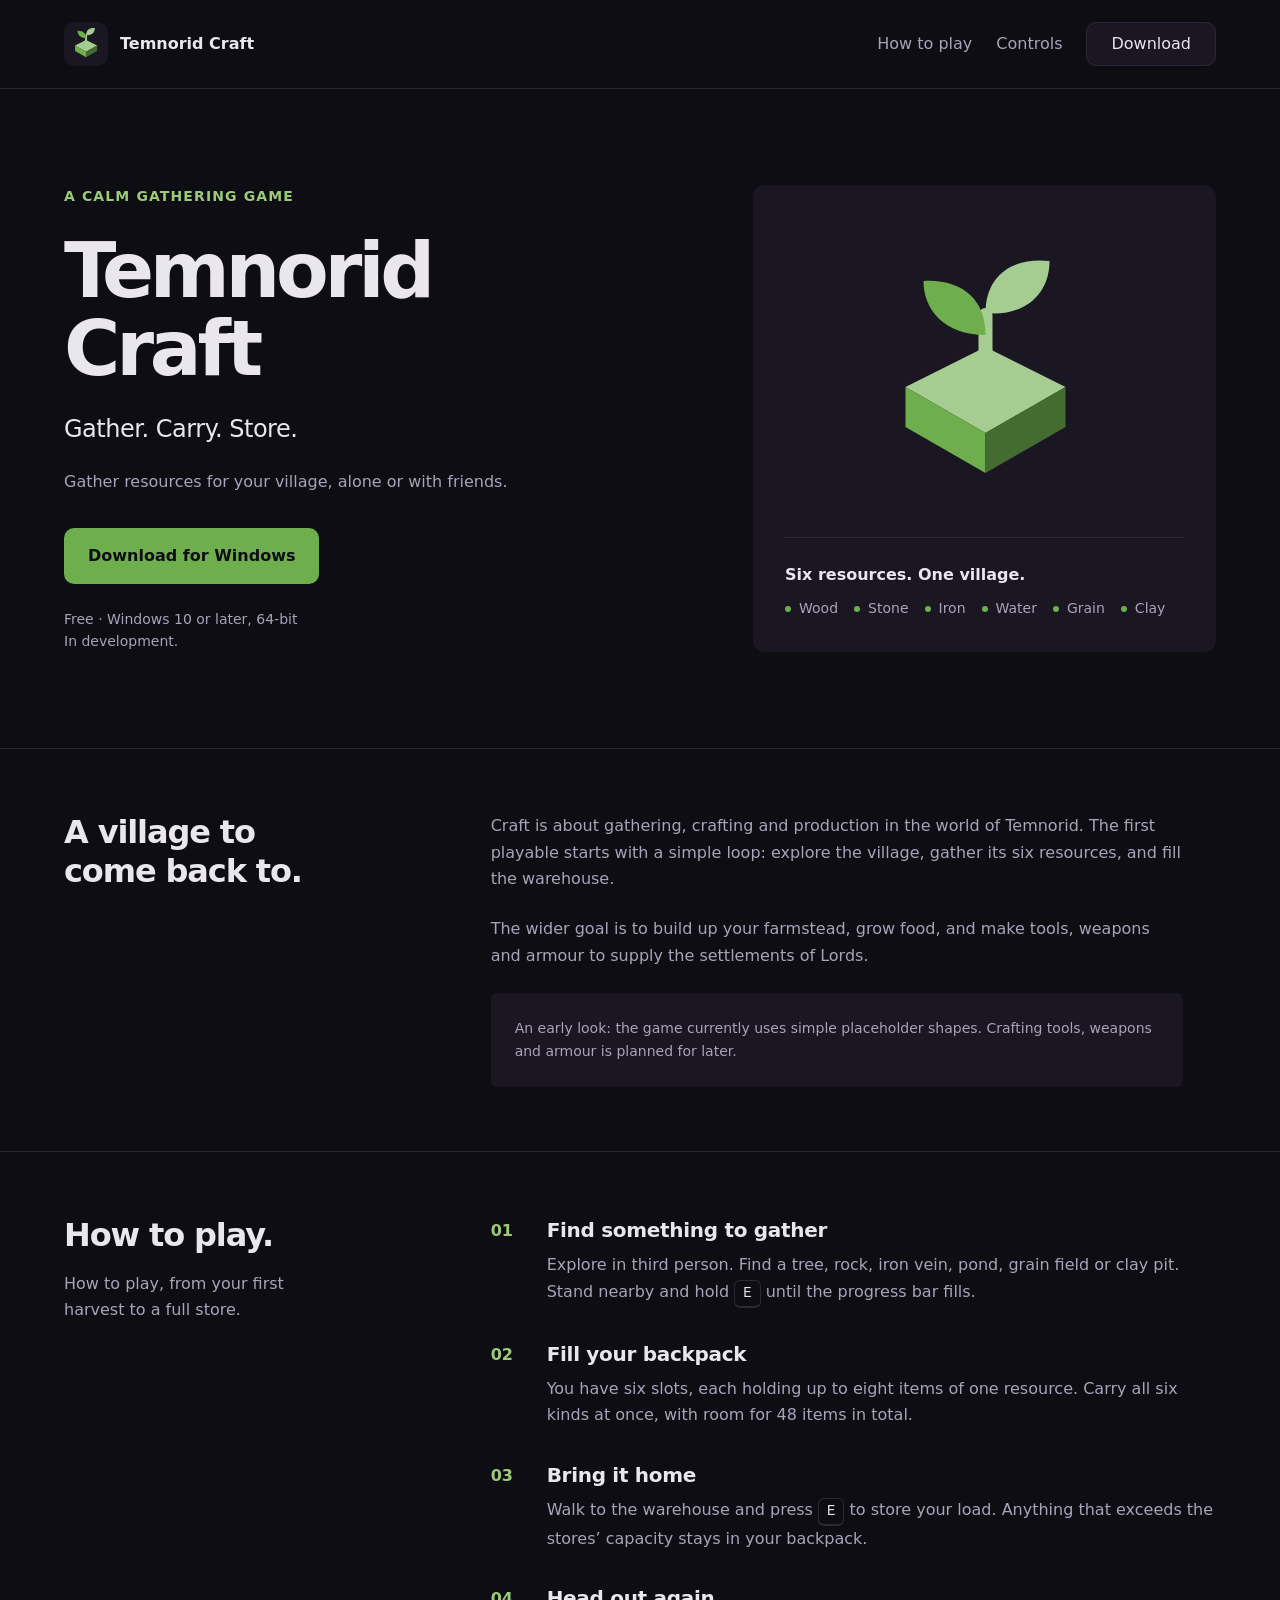
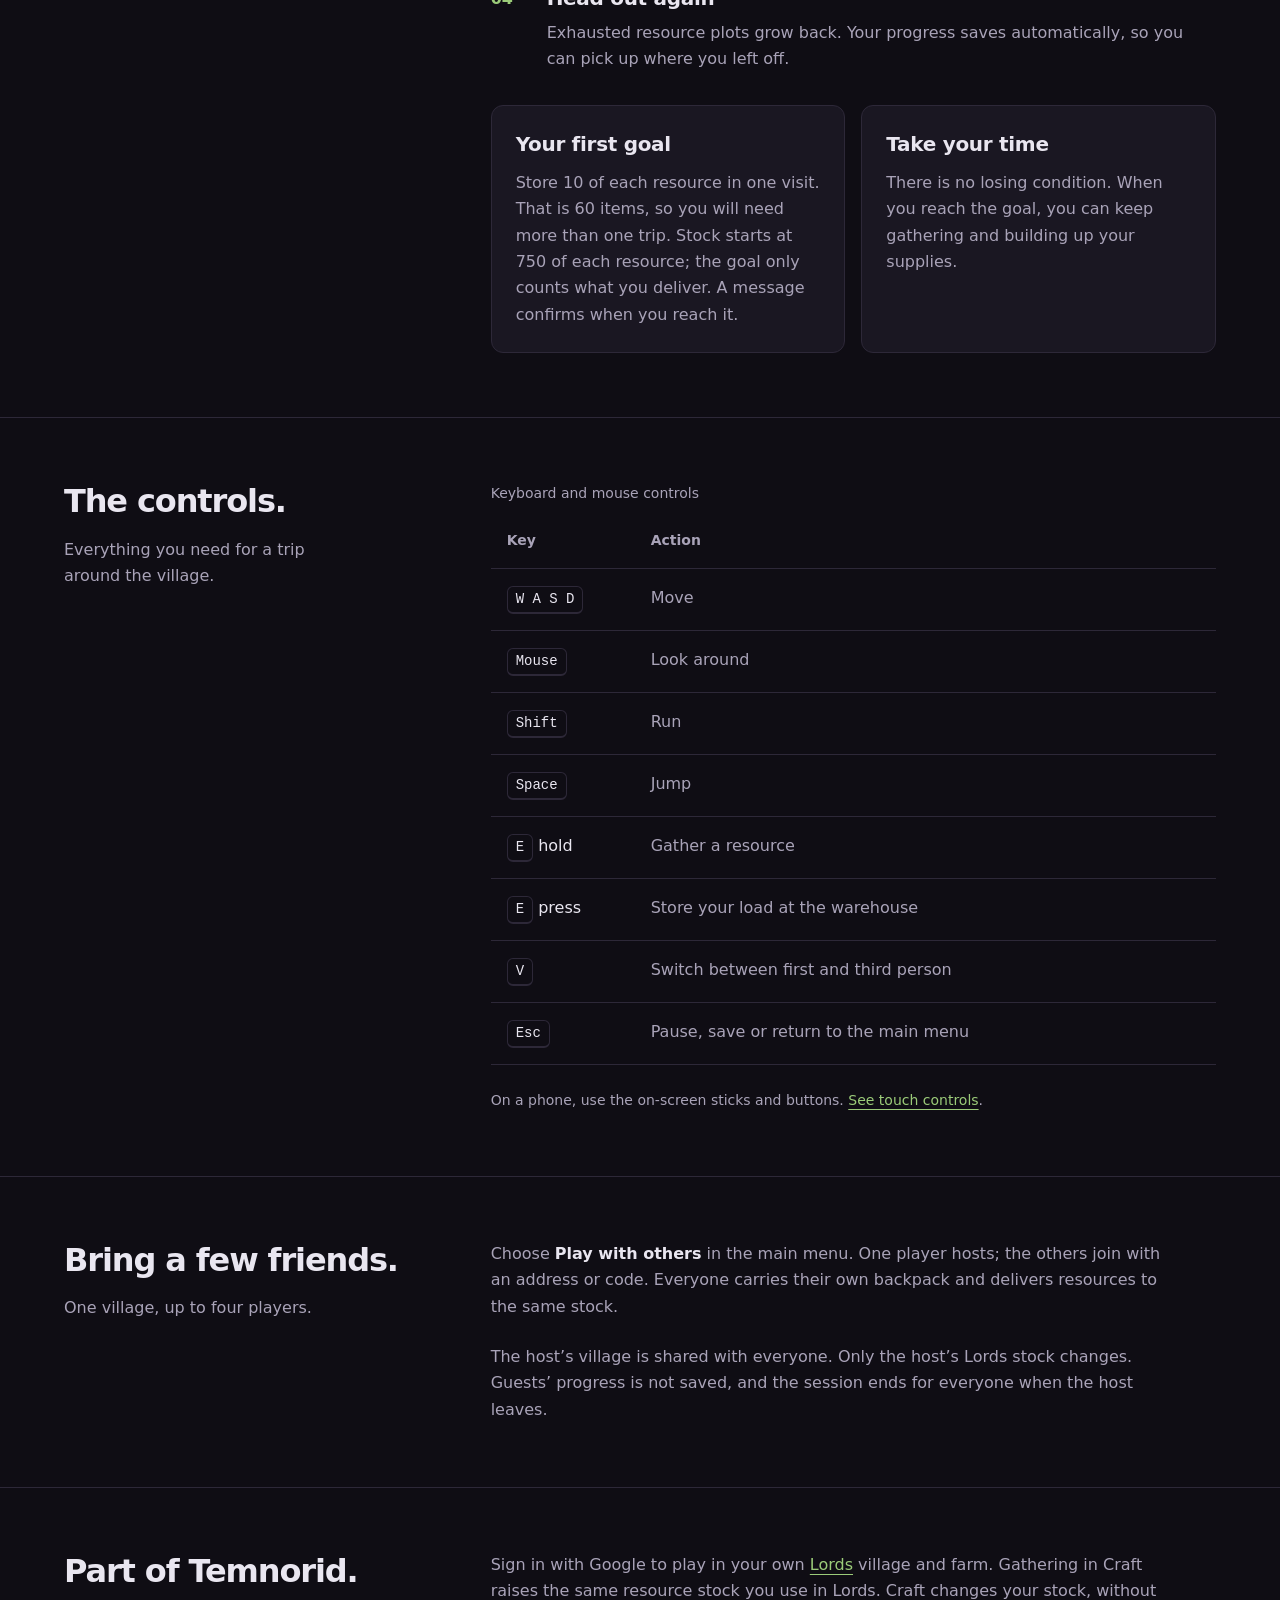
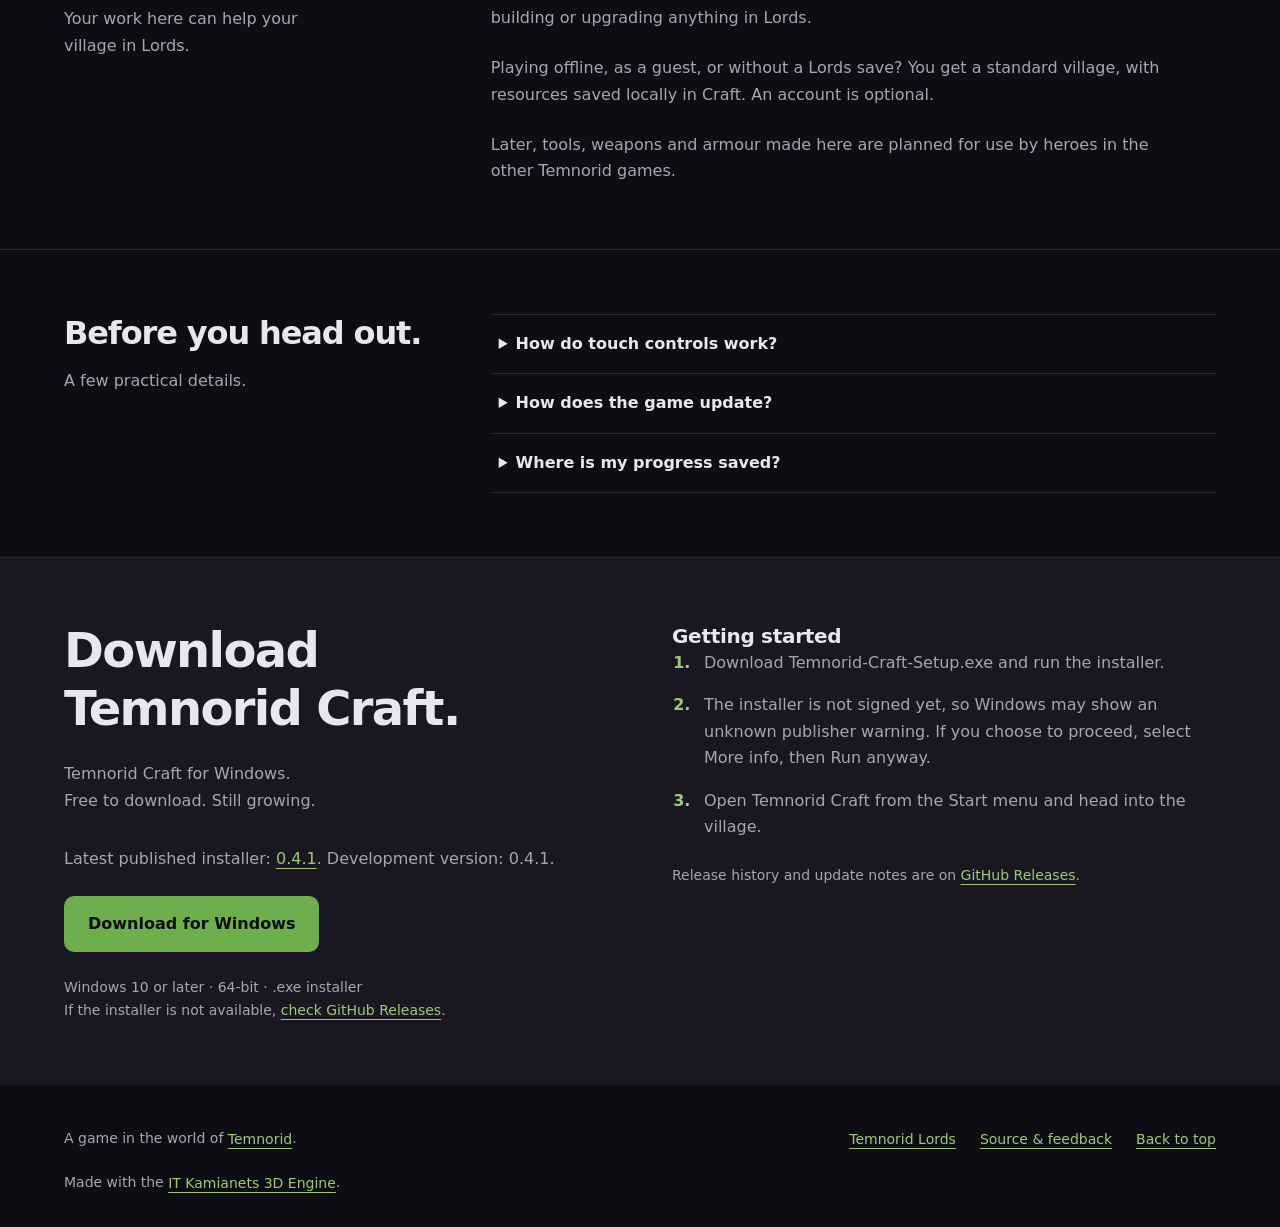
==== commit 3ffd7228: "Improve craft website SEO, branding and responsive design" ====
--- a/docs/index.html
+++ b/docs/index.html
@@ -4,179 +4,90 @@
 	<meta charset="utf-8">
 	<meta name="viewport" content="width=device-width, initial-scale=1">
 	<title>Temnorid Craft</title>
-	<meta name="description" content="Temnorid Craft: Build up your farmstead, grow food, gather the six resources of Lords (wood, stone, iron, water, grain and clay), and make tools, weapons and armour. Supply the settlements in Lords with resources.">
+	<meta name="description" content="Gather six resources, fill your backpack and stock your village warehouse in Temnorid Craft. A calm Windows game for solo play or up to four friends.">
 	<link rel="canonical" href="https://craft.temnorid.com/">
-	<link rel="icon" href="./favicon.ico" sizes="16x16 32x32 48x48">
-	<link rel="icon" type="image/png" href="./favicon.png" sizes="48x48">
-	<link rel="icon" type="image/svg+xml" href="./favicon.svg" sizes="any">
-	<link rel="apple-touch-icon" href="./apple-touch-icon.png" sizes="180x180">
+	<link rel="icon" href="/favicon.ico" sizes="16x16 32x32 48x48">
+	<link rel="icon" type="image/png" href="/favicon.png" sizes="48x48">
+	<link rel="icon" type="image/svg+xml" href="/favicon.svg" sizes="any">
+	<link rel="apple-touch-icon" href="/apple-touch-icon.png" sizes="180x180">
 	<meta property="og:type" content="website">
+	<meta property="og:site_name" content="Temnorid Craft">
 	<meta property="og:title" content="Temnorid Craft">
-	<meta property="og:description" content="Gathering, crafting and production. Gather. Carry. Store.">
+	<meta property="og:description" content="Gather six resources, fill your backpack and stock your village warehouse in Temnorid Craft. A calm Windows game for solo play or up to four friends.">
 	<meta property="og:url" content="https://craft.temnorid.com/">
-	<meta property="og:site_name" content="Temnorid Craft">
 	<meta property="og:locale" content="en_US">
 	<meta property="og:image" content="https://craft.temnorid.com/seo-image.png">
 	<meta property="og:image:type" content="image/png">
 	<meta property="og:image:width" content="1200">
 	<meta property="og:image:height" content="630">
-	<meta property="og:image:alt" content="Temnorid Craft — Gather. Carry. Store. A game of gathering, crafting and production.">
+	<meta property="og:image:alt" content="Temnorid Craft — Gather · Carry · Store">
 	<meta name="twitter:card" content="summary_large_image">
 	<meta name="twitter:title" content="Temnorid Craft">
-	<meta name="twitter:description" content="Gathering, crafting and production. Gather. Carry. Store.">
+	<meta name="twitter:description" content="Gather six resources, fill your backpack and stock your village warehouse in Temnorid Craft. A calm Windows game for solo play or up to four friends.">
 	<meta name="twitter:image" content="https://craft.temnorid.com/seo-image.png">
-	<meta name="twitter:image:alt" content="Temnorid Craft — Gather. Carry. Store. A game of gathering, crafting and production.">
+	<meta name="twitter:image:alt" content="Temnorid Craft — Gather · Carry · Store">
 	<meta name="theme-color" content="#0f0d14">
 	<script type="application/ld+json">
-	{
-		"@context": "https://schema.org",
-		"@type": "WebSite",
-		"@id": "https://craft.temnorid.com/#website",
-		"name": "Temnorid Craft",
-		"url": "https://craft.temnorid.com/",
-		"description": "A game of gathering, crafting and production. Gather. Carry. Store.",
-		"inLanguage": "en",
-		"image": "https://craft.temnorid.com/seo-image.png",
-		"about": {
-			"@type": "VideoGame",
-			"name": "Temnorid Craft",
-			"url": "https://craft.temnorid.com/",
-			"image": "https://craft.temnorid.com/seo-image.png",
-			"operatingSystem": "Windows 10 or later",
-			"publisher": {
-				"@type": "Organization",
-				"name": "Temnorid",
-				"url": "https://temnorid.com/"
-			}
-		},
-		"thumbnailUrl": "https://craft.temnorid.com/logo.png"
-	}
-	</script>
-	<style>
-		:root {
-			color-scheme: dark;
-			--accent: #6fae4d; --accent-soft: #9bcb79; --bg: #0f0d14;
-			--panel: #1a1722; --line: #2d2838; --text: #e9e6f0; --muted: #a9a3b8;
-			--space-1: .5rem; --space-2: .75rem; --space-3: 1rem;
-			--space-4: 1.5rem; --space-5: 2rem; --space-6: 3rem;
-			--space-7: 4rem; --space-8: 6rem;
-			--radius: .75rem;
-		}
-		* { box-sizing: border-box; }
-		html { scroll-behavior: smooth; scroll-padding-top: 7rem; }
-		body { margin: 0; background: var(--bg); color: var(--text); font: 1rem/1.65 system-ui, -apple-system, "Segoe UI", Roboto, sans-serif; }
-		a { color: var(--accent-soft); text-underline-offset: .25rem; }
-		a:hover { color: var(--text); }
-		button, a, summary { -webkit-tap-highlight-color: transparent; }
-		:focus-visible { outline: .125rem solid var(--accent-soft); outline-offset: .25rem; }
-		::selection { background: var(--accent); color: var(--bg); }
-		.wrap { width: min(100% - 3rem, 72rem); margin-inline: auto; }
-		.skip-link { position: absolute; top: -6rem; left: 1.5rem; z-index: 5; background: var(--accent); color: var(--bg); padding: .75rem 1.5rem; border-radius: var(--radius); }
-		.skip-link:focus { top: 1rem; }
-		header.site { position: sticky; top: 0; z-index: 2; background: var(--bg); border-bottom: .0625rem solid var(--line); }
-		header.site .wrap { min-height: 5.5rem; display: flex; align-items: center; justify-content: space-between; gap: var(--space-4); }
-		.brand { display: inline-flex; align-items: center; gap: var(--space-2); min-height: 2.75rem; color: var(--text); text-decoration: none; font-weight: 700; white-space: nowrap; }
-		.brand img { display: block; width: 2.75rem; height: 2.75rem; }
-		nav { display: flex; align-items: center; gap: var(--space-4); }
-		nav a { display: inline-flex; align-items: center; justify-content: center; min-height: 2.75rem; color: var(--muted); text-decoration: none; }
-		nav .nav-download { color: var(--text); background: var(--panel); border: .0625rem solid var(--line); padding-inline: 1.5rem; border-radius: .625rem; }
-		nav .nav-download:hover { border-color: var(--accent); }
-		.hero { padding-block: var(--space-8); }
-		.hero-grid { display: grid; grid-template-columns: 1.35fr 1fr; align-items: center; gap: var(--space-7); }
-		.eyebrow { color: var(--accent-soft); font-size: .875rem; font-weight: 600; letter-spacing: .08em; text-transform: uppercase; margin-bottom: var(--space-4); }
-		h1, h2, h3, p, figure { margin: 0; }
-		h1, h2, h3 { text-wrap: balance; }
-		h1 { max-width: 9ch; font-size: clamp(3.5rem, 6vw, 5.5rem); line-height: 1.02; letter-spacing: -.055em; font-weight: 700; }
-		.tagline { margin-top: var(--space-4); font-size: 1.5rem; line-height: 1.35; letter-spacing: -.02em; }
-		.lead { max-width: 46ch; color: var(--muted); margin-top: var(--space-4); }
-		.actions { display: flex; align-items: center; flex-wrap: wrap; gap: var(--space-4); margin-top: var(--space-5); }
-		.btn { display: inline-flex; justify-content: center; align-items: center; min-height: 3.5rem; padding: 1rem 1.5rem; border-radius: .625rem; color: var(--bg); background: var(--accent); font-weight: 700; line-height: 1.5; text-decoration: none; text-align: center; }
-		.btn:hover { background: var(--accent-soft); color: var(--bg); }
-		.text-link { display: inline-flex; align-items: center; min-height: 2.75rem; font-weight: 600; }
-		.fine { font-size: .875rem; line-height: 1.6; color: var(--muted); }
-		.hero .fine { margin-top: var(--space-4); max-width: 52ch; }
-		.brand-art { background: var(--panel); border-radius: var(--radius); padding: var(--space-5); }
-		.brand-art img { display: block; width: 100%; max-width: 20rem; height: auto; margin-inline: auto; }
-		.brand-art figcaption { padding-top: var(--space-4); border-top: .0625rem solid var(--line); }
-		.brand-art strong { display: block; font-weight: 600; margin-bottom: var(--space-1); }
-		.resources { display: flex; flex-wrap: wrap; gap: .5rem 1rem; padding: 0; margin: 0; list-style: none; color: var(--muted); font-size: .875rem; }
-		.resources li { margin: 0; }
-		.resources li::before { content: ""; display: inline-block; width: .375rem; height: .375rem; background: var(--accent); margin-right: .5rem; vertical-align: middle; border-radius: 50%; }
-		section { padding-block: var(--space-7); border-top: .0625rem solid var(--line); }
-		.section-grid { display: grid; grid-template-columns: 1fr 2fr; gap: var(--space-7); }
-		.section-intro p { color: var(--muted); margin-top: var(--space-3); max-width: 28ch; }
-		h2 { font-size: 2rem; line-height: 1.2; letter-spacing: -.035em; }
-		h3 { font-size: 1.25rem; line-height: 1.4; letter-spacing: -.015em; font-weight: 600; }
-		.prose { max-width: 68ch; }
-		.prose > * + * { margin-top: var(--space-4); }
-		.prose p { color: var(--muted); }
-		.prose strong { color: var(--text); font-weight: 600; }
-		.note { padding: var(--space-4); background: var(--panel); border-radius: .375rem; font-size: .875rem; }
-		.steps { list-style: none; padding: 0; margin: 0; counter-reset: steps; }
-		.steps > li { counter-increment: steps; position: relative; padding-left: 3.5rem; margin-bottom: var(--space-5); }
-		.steps > li::before { content: "0" counter(steps); position: absolute; left: 0; top: .125rem; color: var(--accent-soft); font-variant-numeric: tabular-nums; font-weight: 600; }
-		.steps p { color: var(--muted); margin-top: var(--space-1); }
-		.cards { display: grid; grid-template-columns: 1fr 1fr; gap: var(--space-3); }
-		.card { display: flex; flex-direction: column; padding: var(--space-4); background: var(--panel); border: .0625rem solid var(--line); border-radius: var(--radius); }
-		.card p { flex: 1; color: var(--muted); margin-top: var(--space-2); }
-		kbd { display: inline-block; font: .875rem/1.5 ui-monospace, "Cascadia Code", Consolas, monospace; color: var(--text); padding: .125rem .5rem; background: var(--bg); border: .0625rem solid var(--line); border-bottom-width: .125rem; border-radius: .375rem; }
-		table { width: 100%; border-collapse: collapse; text-align: left; }
-		caption { text-align: left; font-size: .875rem; color: var(--muted); margin-bottom: var(--space-4); }
-		th, td { padding: 1rem; border-bottom: .0625rem solid var(--line); vertical-align: top; }
-		thead th { padding-top: 0; font-size: .875rem; color: var(--muted); font-weight: 600; }
-		tbody th { width: 9rem; white-space: nowrap; font-weight: 400; }
-		td { color: var(--muted); }
-		.controls-footnote { margin-top: var(--space-4); }
-		details { border-bottom: .0625rem solid var(--line); }
-		details:first-child { border-top: .0625rem solid var(--line); }
-		summary { cursor: pointer; padding: 1rem .5rem; color: var(--text); font-weight: 600; min-height: 3.5rem; }
-		summary:hover { color: var(--accent-soft); }
-		details p { padding: 0 .5rem 1.5rem; color: var(--muted); }
-		.download-grid { display: grid; grid-template-columns: 1fr 1fr; gap: var(--space-7); }
-		#download { background: var(--panel); }
-		#download h2 { font-size: clamp(2rem, 4vw, 3rem); }
-		#download .lead { margin-bottom: var(--space-5); }
-		#download .fine { margin-top: var(--space-4); }
-		.install-steps { margin: 0; padding-left: 1.5rem; color: var(--muted); }
-		.install-steps li { padding-left: .5rem; margin-bottom: var(--space-3); }
-		.install-steps li::marker { color: var(--accent-soft); font-weight: 600; }
-		footer { padding-block: var(--space-5); color: var(--muted); font-size: .875rem; }
-		.footer-grid { display: flex; align-items: flex-start; justify-content: space-between; gap: var(--space-5); }
-		footer p { max-width: 48ch; }
-		.footer-links { display: flex; flex-wrap: wrap; gap: .5rem 1.5rem; }
-		footer a { display: inline-flex; align-items: center; min-height: 2.75rem; }
-		@media (max-width: 900px) {
-			.hero-grid { gap: var(--space-5); }
-			.section-grid { grid-template-columns: 1fr 2fr; gap: var(--space-5); }
-			.cards { grid-template-columns: 1fr; }
-		}
-		@media (max-width: 640px) {
-			html { scroll-padding-top: 1.5rem; }
-			.wrap { width: calc(100% - 3rem); }
-			header.site { position: relative; }
-			header.site .wrap { flex-wrap: wrap; gap: 0; padding-top: 1rem; }
-			.brand { padding-bottom: .75rem; }
-			nav { width: 100%; justify-content: space-between; gap: .5rem; border-top: .0625rem solid var(--line); padding-block: .5rem; }
-			nav .nav-download { padding-inline: .75rem; }
-			.hero { padding-block: var(--space-6); }
-			.hero-grid, .section-grid, .download-grid { grid-template-columns: 1fr; gap: var(--space-5); }
-			h1 { max-width: none; font-size: clamp(3rem, 13vw, 4.5rem); }
-			.brand-art { padding: var(--space-4); }
-			.brand-art img { max-width: 13rem; }
-			section { padding-block: var(--space-6); }
-			.section-intro p { max-width: 48ch; margin-top: var(--space-2); }
-			.actions { gap: var(--space-2); }
-			.hero .actions { align-items: stretch; flex-direction: column; }
-			.hero .text-link { justify-content: center; }
-			.cards { grid-template-columns: 1fr; }
-			tbody th { width: 7rem; }
-			th, td { padding: .75rem .5rem; }
-			.footer-grid { flex-direction: column; gap: var(--space-3); }
-		}
-		@media (prefers-reduced-motion: reduce) { html { scroll-behavior: auto; } }
-	</style>
+{
+  "@context": "https://schema.org",
+  "@graph": [
+    {
+      "@type": "WebSite",
+      "@id": "https://craft.temnorid.com/#website",
+      "name": "Temnorid Craft",
+      "url": "https://craft.temnorid.com/",
+      "inLanguage": "en",
+      "image": "https://craft.temnorid.com/seo-image.png",
+      "about": {
+        "@id": "https://craft.temnorid.com/#game"
+      }
+    },
+    {
+      "@type": "WebPage",
+      "@id": "https://craft.temnorid.com/#webpage",
+      "name": "Temnorid Craft",
+      "url": "https://craft.temnorid.com/",
+      "description": "Gather six resources, fill your backpack and stock your village warehouse in Temnorid Craft. A calm Windows game for solo play or up to four friends.",
+      "isPartOf": {
+        "@id": "https://craft.temnorid.com/#website"
+      },
+      "about": {
+        "@id": "https://craft.temnorid.com/#game"
+      },
+      "primaryImageOfPage": {
+        "@type": "ImageObject",
+        "url": "https://craft.temnorid.com/seo-image.png",
+        "width": 1200,
+        "height": 630
+      }
+    },
+    {
+      "@type": "VideoGame",
+      "@id": "https://craft.temnorid.com/#game",
+      "name": "Temnorid Craft",
+      "url": "https://craft.temnorid.com/",
+      "description": "Gather six resources, fill your backpack and stock your village warehouse in Temnorid Craft. A calm Windows game for solo play or up to four friends.",
+      "image": "https://craft.temnorid.com/seo-image.png",
+      "thumbnailUrl": "https://craft.temnorid.com/logo.png",
+      "genre": "Simulation",
+      "gamePlatform": "Windows",
+      "operatingSystem": "Windows 10 or later, 64-bit",
+      "softwareVersion": "0.4.1",
+      "downloadUrl": "https://github.com/WebArtWork/craft.temnorid.com/releases/latest/download/Temnorid-Craft-Setup.exe",
+      "releaseNotes": "https://github.com/WebArtWork/craft.temnorid.com/releases/tag/v0.4.1",
+      "isAccessibleForFree": true,
+      "inLanguage": "en",
+      "publisher": {
+        "@type": "Organization",
+        "name": "Temnorid",
+        "url": "https://temnorid.com/"
+      }
+    }
+  ]
+}
+</script>
+	<link rel="stylesheet" href="./site.css">
 </head>
-
 <body>
 	<a class="skip-link" href="#main">Skip to content</a>
 	<header class="site">
@@ -201,7 +112,7 @@
 					<div class="actions">
 						<a class="btn" href="https://github.com/WebArtWork/craft.temnorid.com/releases/latest/download/Temnorid-Craft-Setup.exe">Download for Windows</a>
 					</div>
-					<p class="fine">Free · Windows 10 or later, 64-bit<br>In development. The installer may not be published yet.</p>
+					<p class="fine">Free · Windows 10 or later, 64-bit<br>In development. </p>
 				</div>
 				<figure class="brand-art">
 					<img src="./logo.svg" alt="" width="512" height="512">
@@ -315,7 +226,7 @@
 			<div class="wrap download-grid">
 				<div>
 					<h2 id="download-title" data-bd-group="download-action">Download<br>Temnorid Craft.</h2>
-					<p class="lead">Temnorid Craft for Windows.<br>Free to download. Still growing.</p>
+					<p class="lead">Temnorid Craft for Windows.<br>Free to download. Still growing.</p><p class="release-status">Latest published installer: <a href="https://github.com/WebArtWork/craft.temnorid.com/releases/tag/v0.4.1">0.4.1</a>. Development version: 0.4.1.</p>
 					<a class="btn" href="https://github.com/WebArtWork/craft.temnorid.com/releases/latest/download/Temnorid-Craft-Setup.exe">Download for Windows</a>
 					<p class="fine">Windows 10 or later · 64-bit · .exe installer<br>If the installer is not available, <a href="https://github.com/WebArtWork/craft.temnorid.com/releases">check GitHub Releases</a>.</p>
 				</div>
--- a/docs/site.css
+++ b/docs/site.css
@@ -0,0 +1,124 @@
+:root {
+			color-scheme: dark;
+			--accent: #6fae4d; --accent-soft: #9bcb79; --bg: #0f0d14;
+			--panel: #1a1722; --line: #2d2838; --text: #e9e6f0; --muted: #a9a3b8;
+			--space-1: .5rem; --space-2: .75rem; --space-3: 1rem;
+			--space-4: 1.5rem; --space-5: 2rem; --space-6: 3rem;
+			--space-7: 4rem; --space-8: 6rem;
+			--radius: .75rem;
+		}
+		* { box-sizing: border-box; }
+		html { scroll-behavior: smooth; scroll-padding-top: 7rem; }
+		body { margin: 0; background: var(--bg); color: var(--text); font: 1rem/1.65 system-ui, -apple-system, "Segoe UI", Roboto, sans-serif; }
+		a { color: var(--accent-soft); text-underline-offset: .25rem; }
+		a:hover { color: var(--text); }
+		button, a, summary { -webkit-tap-highlight-color: transparent; }
+		:focus-visible { outline: .125rem solid var(--accent-soft); outline-offset: .25rem; }
+		::selection { background: var(--accent); color: var(--bg); }
+		.wrap { width: min(100% - 3rem, 72rem); margin-inline: auto; }
+		.skip-link { position: absolute; top: -6rem; left: 1.5rem; z-index: 5; background: var(--accent); color: var(--bg); padding: .75rem 1.5rem; border-radius: var(--radius); }
+		.skip-link:focus { top: 1rem; }
+		header.site { position: sticky; top: 0; z-index: 2; background: var(--bg); border-bottom: .0625rem solid var(--line); }
+		header.site .wrap { min-height: 5.5rem; display: flex; align-items: center; justify-content: space-between; gap: var(--space-4); }
+		.brand { display: inline-flex; align-items: center; gap: var(--space-2); min-height: 2.75rem; color: var(--text); text-decoration: none; font-weight: 700; white-space: nowrap; }
+		.brand img { display: block; width: 2.75rem; height: 2.75rem; }
+		nav { display: flex; align-items: center; gap: var(--space-4); }
+		nav a { display: inline-flex; align-items: center; justify-content: center; min-height: 2.75rem; color: var(--muted); text-decoration: none; }
+		nav .nav-download { color: var(--text); background: var(--panel); border: .0625rem solid var(--line); padding-inline: 1.5rem; border-radius: .625rem; }
+		nav .nav-download:hover { border-color: var(--accent); }
+		.hero { padding-block: var(--space-8); }
+		.hero-grid { display: grid; grid-template-columns: 1.35fr 1fr; align-items: center; gap: var(--space-7); }
+		.eyebrow { color: var(--accent-soft); font-size: .875rem; font-weight: 600; letter-spacing: .08em; text-transform: uppercase; margin-bottom: var(--space-4); }
+		h1, h2, h3, p, figure { margin: 0; }
+		h1, h2, h3 { text-wrap: balance; }
+		h1 { max-width: 9ch; font-size: clamp(3.5rem, 6vw, 5.5rem); line-height: 1.02; letter-spacing: -.055em; font-weight: 700; }
+		.tagline { margin-top: var(--space-4); font-size: 1.5rem; line-height: 1.35; letter-spacing: -.02em; }
+		.lead { max-width: 46ch; color: var(--muted); margin-top: var(--space-4); }
+		.actions { display: flex; align-items: center; flex-wrap: wrap; gap: var(--space-4); margin-top: var(--space-5); }
+		.btn { display: inline-flex; justify-content: center; align-items: center; min-height: 3.5rem; padding: 1rem 1.5rem; border-radius: .625rem; color: var(--bg); background: var(--accent); font-weight: 700; line-height: 1.5; text-decoration: none; text-align: center; }
+		.btn:hover { background: var(--accent-soft); color: var(--bg); }
+		.text-link { display: inline-flex; align-items: center; min-height: 2.75rem; font-weight: 600; }
+		.fine { font-size: .875rem; line-height: 1.6; color: var(--muted); }
+		.hero .fine { margin-top: var(--space-4); max-width: 52ch; }
+		.brand-art { background: var(--panel); border-radius: var(--radius); padding: var(--space-5); }
+		.brand-art img { display: block; width: 100%; max-width: 20rem; height: auto; margin-inline: auto; }
+		.brand-art figcaption { padding-top: var(--space-4); border-top: .0625rem solid var(--line); }
+		.brand-art strong { display: block; font-weight: 600; margin-bottom: var(--space-1); }
+		.resources { display: flex; flex-wrap: wrap; gap: .5rem 1rem; padding: 0; margin: 0; list-style: none; color: var(--muted); font-size: .875rem; }
+		.resources li { margin: 0; }
+		.resources li::before { content: ""; display: inline-block; width: .375rem; height: .375rem; background: var(--accent); margin-right: .5rem; vertical-align: middle; border-radius: 50%; }
+		section { padding-block: var(--space-7); border-top: .0625rem solid var(--line); }
+		.section-grid { display: grid; grid-template-columns: 1fr 2fr; gap: var(--space-7); }
+		.section-intro p { color: var(--muted); margin-top: var(--space-3); max-width: 28ch; }
+		h2 { font-size: 2rem; line-height: 1.2; letter-spacing: -.035em; }
+		h3 { font-size: 1.25rem; line-height: 1.4; letter-spacing: -.015em; font-weight: 600; }
+		.prose { max-width: 68ch; }
+		.prose > * + * { margin-top: var(--space-4); }
+		.prose p { color: var(--muted); }
+		.prose strong { color: var(--text); font-weight: 600; }
+		.note { padding: var(--space-4); background: var(--panel); border-radius: .375rem; font-size: .875rem; }
+		.steps { list-style: none; padding: 0; margin: 0; counter-reset: steps; }
+		.steps > li { counter-increment: steps; position: relative; padding-left: 3.5rem; margin-bottom: var(--space-5); }
+		.steps > li::before { content: "0" counter(steps); position: absolute; left: 0; top: .125rem; color: var(--accent-soft); font-variant-numeric: tabular-nums; font-weight: 600; }
+		.steps p { color: var(--muted); margin-top: var(--space-1); }
+		.cards { display: grid; grid-template-columns: 1fr 1fr; gap: var(--space-3); }
+		.card { display: flex; flex-direction: column; padding: var(--space-4); background: var(--panel); border: .0625rem solid var(--line); border-radius: var(--radius); }
+		.card p { flex: 1; color: var(--muted); margin-top: var(--space-2); }
+		kbd { display: inline-block; font: .875rem/1.5 ui-monospace, "Cascadia Code", Consolas, monospace; color: var(--text); padding: .125rem .5rem; background: var(--bg); border: .0625rem solid var(--line); border-bottom-width: .125rem; border-radius: .375rem; }
+		table { width: 100%; border-collapse: collapse; text-align: left; }
+		caption { text-align: left; font-size: .875rem; color: var(--muted); margin-bottom: var(--space-4); }
+		th, td { padding: 1rem; border-bottom: .0625rem solid var(--line); vertical-align: top; }
+		thead th { padding-top: 0; font-size: .875rem; color: var(--muted); font-weight: 600; }
+		tbody th { width: 9rem; white-space: nowrap; font-weight: 400; }
+		td { color: var(--muted); }
+		.controls-footnote { margin-top: var(--space-4); }
+		details { border-bottom: .0625rem solid var(--line); }
+		details:first-child { border-top: .0625rem solid var(--line); }
+		summary { cursor: pointer; padding: 1rem .5rem; color: var(--text); font-weight: 600; min-height: 3.5rem; }
+		summary:hover { color: var(--accent-soft); }
+		details p { padding: 0 .5rem 1.5rem; color: var(--muted); }
+		.download-grid { display: grid; grid-template-columns: 1fr 1fr; gap: var(--space-7); }
+		#download { background: var(--panel); }
+		#download h2 { font-size: clamp(2rem, 4vw, 3rem); }
+		#download .lead { margin-bottom: var(--space-5); }
+		#download .fine { margin-top: var(--space-4); }
+		.install-steps { margin: 0; padding-left: 1.5rem; color: var(--muted); }
+		.install-steps li { padding-left: .5rem; margin-bottom: var(--space-3); }
+		.install-steps li::marker { color: var(--accent-soft); font-weight: 600; }
+		footer { padding-block: var(--space-5); color: var(--muted); font-size: .875rem; }
+		.footer-grid { display: flex; align-items: flex-start; justify-content: space-between; gap: var(--space-5); }
+		footer p { max-width: 48ch; }
+		.footer-links { display: flex; flex-wrap: wrap; gap: .5rem 1.5rem; }
+		footer a { display: inline-flex; align-items: center; min-height: 2.75rem; }
+		@media (max-width: 900px) {
+			.hero-grid { gap: var(--space-5); }
+			.section-grid { grid-template-columns: 1fr 2fr; gap: var(--space-5); }
+			.cards { grid-template-columns: 1fr; }
+		}
+		@media (max-width: 640px) {
+			html { scroll-padding-top: 1.5rem; }
+			.wrap { width: calc(100% - 3rem); }
+			header.site { position: relative; }
+			header.site .wrap { flex-wrap: wrap; gap: 0; padding-top: 1rem; }
+			.brand { padding-bottom: .75rem; }
+			nav { width: 100%; justify-content: space-between; gap: .5rem; border-top: .0625rem solid var(--line); padding-block: .5rem; }
+			nav .nav-download { padding-inline: .75rem; }
+			.hero { padding-block: var(--space-6); }
+			.hero-grid, .section-grid, .download-grid { grid-template-columns: 1fr; gap: var(--space-5); }
+			h1 { max-width: none; font-size: clamp(3rem, 13vw, 4.5rem); }
+			.brand-art { padding: var(--space-4); }
+			.brand-art img { max-width: 13rem; }
+			section { padding-block: var(--space-6); }
+			.section-intro p { max-width: 48ch; margin-top: var(--space-2); }
+			.actions { gap: var(--space-2); }
+			.hero .actions { align-items: stretch; flex-direction: column; }
+			.hero .text-link { justify-content: center; }
+			.cards { grid-template-columns: 1fr; }
+			tbody th { width: 7rem; }
+			th, td { padding: .75rem .5rem; }
+			.footer-grid { flex-direction: column; gap: var(--space-3); }
+		}
+		@media (prefers-reduced-motion: reduce) { html { scroll-behavior: auto; } }
+
+.brand img { border-radius:.625rem; }
+.release-status { margin-bottom:1.5rem; color:var(--muted); max-width:60ch; }
